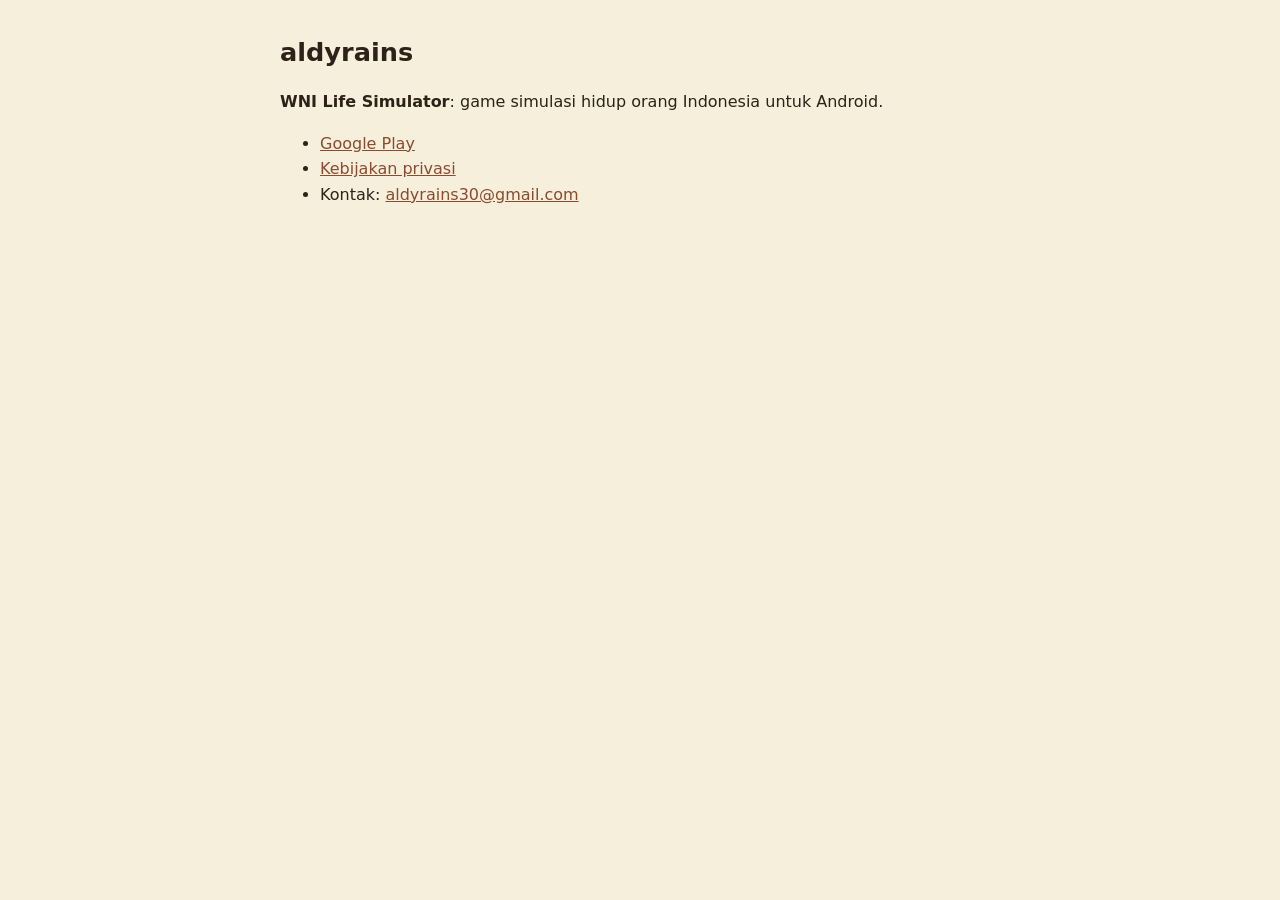
==== index.html @ 21261dd5 "Add app-ads.txt for AdMob and a simple home page. Co-Authored-By: Claude Opus 5.5 <noreply@anthropic" ====
<!doctype html>
<html lang="id">
<head>
<meta charset="utf-8">
<meta name="viewport" content="width=device-width, initial-scale=1">
<title>aldyrains</title>
<style>
  :root { --paper: #f6efdc; --ink: #2e2118; --accent: #8a4b2f; }
  @media (prefers-color-scheme: dark) {
    :root { --paper: #1c1714; --ink: #ece2d0; --accent: #e0a07a; }
  }
  body { margin: 0; background: var(--paper); color: var(--ink);
    font: 16px/1.6 system-ui, -apple-system, "Segoe UI", Roboto, sans-serif; }
  main { max-width: 720px; margin: 0 auto; padding: 32px 16px 64px; }
  h1 { font-size: 1.6rem; margin: 0 0 16px; }
  a { color: var(--accent); }
</style>
</head>
<body>
<main>
<h1>aldyrains</h1>
<p><strong>WNI Life Simulator</strong>: game simulasi hidup orang Indonesia untuk Android.</p>
<ul>
  <li><a href="https://play.google.com/store/apps/details?id=com.aldiriansyah.wnilife">Google Play</a></li>
  <li><a href="https://aldyrains.github.io/wni-life-privacy/">Kebijakan privasi</a></li>
  <li>Kontak: <a href="mailto:aldyrains30@gmail.com">aldyrains30@gmail.com</a></li>
</ul>
</main>
</body>
</html>
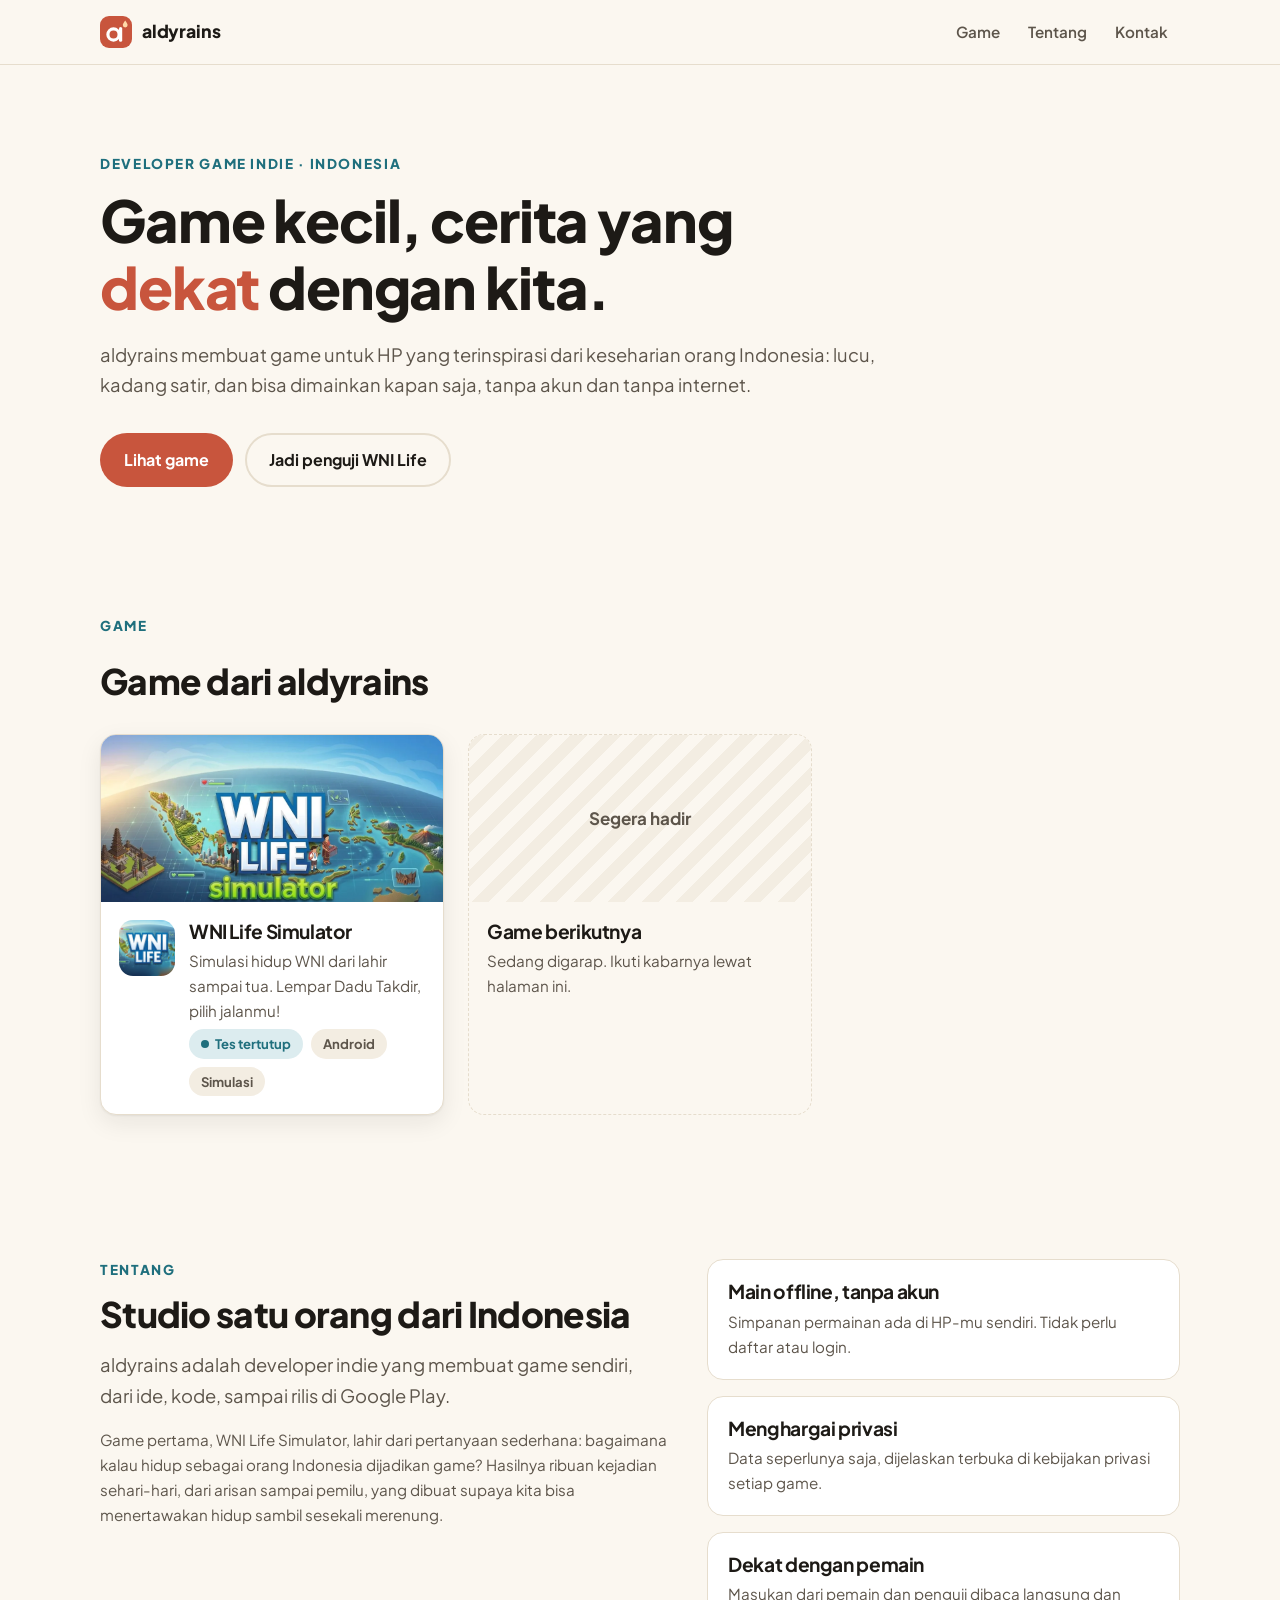
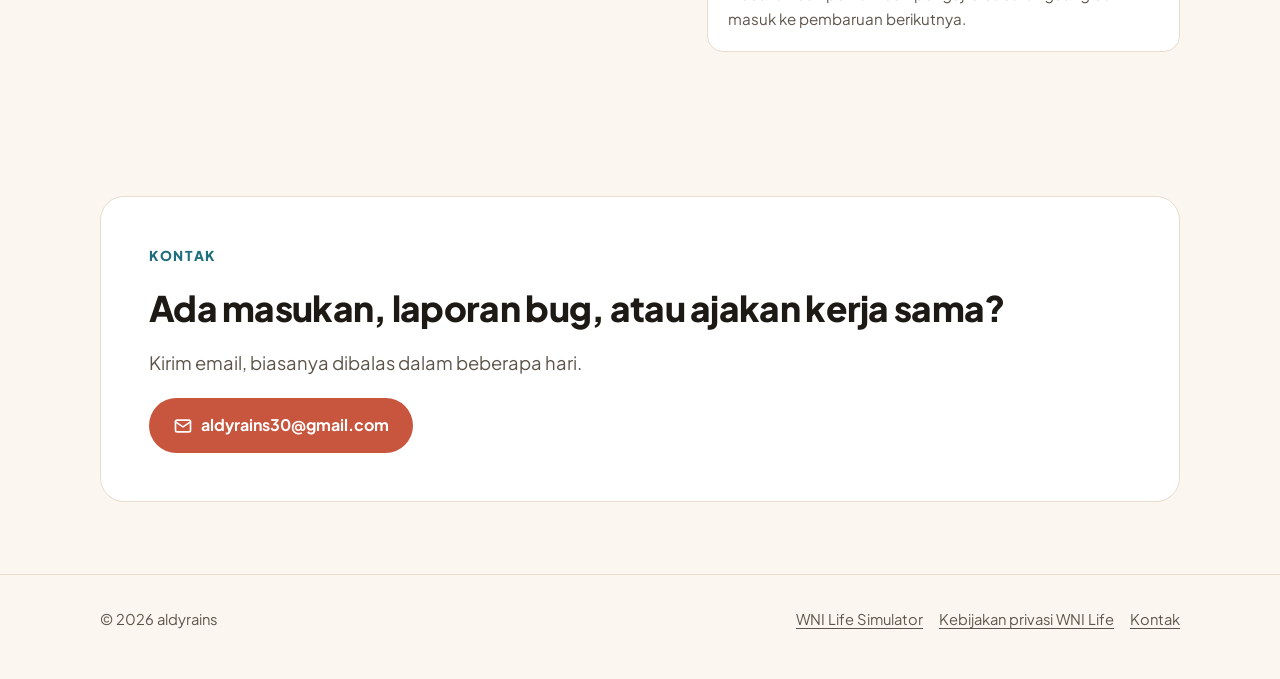
==== commit aa82e8e7: "Build the aldyrains studio site with a WNI Life game page. Static pages for GitHub Pages: home with " ====
--- a/index.html
+++ b/index.html
@@ -3,28 +3,156 @@
 <head>
 <meta charset="utf-8">
 <meta name="viewport" content="width=device-width, initial-scale=1">
-<title>aldyrains</title>
-<style>
-  :root { --paper: #f6efdc; --ink: #2e2118; --accent: #8a4b2f; }
-  @media (prefers-color-scheme: dark) {
-    :root { --paper: #1c1714; --ink: #ece2d0; --accent: #e0a07a; }
-  }
-  body { margin: 0; background: var(--paper); color: var(--ink);
-    font: 16px/1.6 system-ui, -apple-system, "Segoe UI", Roboto, sans-serif; }
-  main { max-width: 720px; margin: 0 auto; padding: 32px 16px 64px; }
-  h1 { font-size: 1.6rem; margin: 0 0 16px; }
-  a { color: var(--accent); }
-</style>
+<title>aldyrains · Developer game indie dari Indonesia</title>
+<meta name="description" content="aldyrains adalah developer game indie dari Indonesia. Pembuat WNI Life Simulator, game simulasi hidup orang Indonesia dari lahir sampai tua.">
+<link rel="canonical" href="https://aldyrains.github.io/">
+<meta name="theme-color" content="#fbf7f0" media="(prefers-color-scheme: light)">
+<meta name="theme-color" content="#12110f" media="(prefers-color-scheme: dark)">
+<link rel="icon" href="/favicon.svg" type="image/svg+xml">
+<link rel="icon" href="/favicon.ico" sizes="any">
+<link rel="apple-touch-icon" href="/apple-touch-icon.png">
+<meta property="og:type" content="website">
+<meta property="og:site_name" content="aldyrains">
+<meta property="og:title" content="aldyrains · Developer game indie dari Indonesia">
+<meta property="og:description" content="Game kecil dengan cerita yang dekat dengan keseharian kita. Pembuat WNI Life Simulator.">
+<meta property="og:url" content="https://aldyrains.github.io/">
+<meta property="og:image" content="https://aldyrains.github.io/games/wni-life/img/banner.jpg">
+<meta name="twitter:card" content="summary_large_image">
+<link rel="preconnect" href="https://fonts.googleapis.com">
+<link rel="preconnect" href="https://fonts.gstatic.com" crossorigin>
+<link rel="stylesheet" href="https://fonts.googleapis.com/css2?family=Plus+Jakarta+Sans:wght@400;600;700;800&display=swap">
+<link rel="stylesheet" href="/assets/style.css">
+<script type="application/ld+json">
+{
+  "@context": "https://schema.org",
+  "@type": "Organization",
+  "name": "aldyrains",
+  "url": "https://aldyrains.github.io/",
+  "logo": "https://aldyrains.github.io/apple-touch-icon.png",
+  "email": "aldyrains30@gmail.com"
+}
+</script>
 </head>
 <body>
-<main>
-<h1>aldyrains</h1>
-<p><strong>WNI Life Simulator</strong>: game simulasi hidup orang Indonesia untuk Android.</p>
-<ul>
-  <li><a href="https://play.google.com/store/apps/details?id=com.aldiriansyah.wnilife">Google Play</a></li>
-  <li><a href="https://aldyrains.github.io/wni-life-privacy/">Kebijakan privasi</a></li>
-  <li>Kontak: <a href="mailto:aldyrains30@gmail.com">aldyrains30@gmail.com</a></li>
-</ul>
+<a class="skip" href="#isi">Langsung ke isi</a>
+
+<header class="site-header">
+  <div class="wrap">
+    <a class="brand" href="/" aria-label="aldyrains, beranda">
+      <svg viewBox="0 0 32 32" aria-hidden="true"><rect width="32" height="32" rx="9" fill="#c8553d"/><circle cx="13.5" cy="18.5" r="5.6" fill="none" stroke="#fff" stroke-width="3.2"/><path d="M20.6 12.6v11.6" stroke="#fff" stroke-width="3.2" stroke-linecap="round"/><path d="M25.2 4.6c1.6 2.1 2.4 3.5 2.4 4.5a2.4 2.4 0 0 1-4.8 0c0-1 .8-2.4 2.4-4.5z" fill="#ffd9a8"/></svg>
+      aldyrains
+    </a>
+    <nav class="nav" aria-label="Menu utama">
+      <a href="#game">Game</a>
+      <a href="#tentang">Tentang</a>
+      <a href="#kontak">Kontak</a>
+    </nav>
+  </div>
+</header>
+
+<main id="isi">
+  <section class="hero">
+    <div class="wrap">
+      <span class="eyebrow">Developer game indie · Indonesia</span>
+      <h1>Game kecil, cerita yang <em>dekat</em> dengan kita.</h1>
+      <p class="lead">aldyrains membuat game untuk HP yang terinspirasi dari keseharian orang Indonesia: lucu, kadang satir, dan bisa dimainkan kapan saja, tanpa akun dan tanpa internet.</p>
+      <div class="btn-row">
+        <a class="btn btn-primary" href="#game">Lihat game</a>
+        <a class="btn btn-ghost" href="/games/wni-life/#penguji">Jadi penguji WNI Life</a>
+      </div>
+    </div>
+  </section>
+
+  <section id="game" aria-labelledby="judul-game">
+    <div class="wrap">
+      <div class="section-head">
+        <span class="eyebrow">Game</span>
+        <h2 id="judul-game">Game dari aldyrains</h2>
+      </div>
+
+      <div class="games">
+        <!-- GAME: WNI Life Simulator. Untuk game baru, salin blok <a class="game-card"> ini. -->
+        <a class="game-card" href="/games/wni-life/">
+          <img class="art" src="/games/wni-life/img/banner.webp" width="1024" height="500" alt="Banner WNI Life Simulator: peta Indonesia dengan tokoh-tokoh warga">
+          <div class="body">
+            <img class="icon" src="/games/wni-life/img/icon.webp" width="56" height="56" alt="">
+            <div class="meta">
+              <h3>WNI Life Simulator</h3>
+              <p>Simulasi hidup WNI dari lahir sampai tua. Lempar Dadu Takdir, pilih jalanmu!</p>
+              <div class="chips">
+                <span class="chip chip-teal"><span class="dot"></span>Tes tertutup</span>
+                <span class="chip">Android</span>
+                <span class="chip">Simulasi</span>
+              </div>
+            </div>
+          </div>
+        </a>
+        <!-- /GAME -->
+
+        <div class="game-card soon" aria-label="Game berikutnya sedang digarap">
+          <div class="art">Segera hadir</div>
+          <div class="body">
+            <div class="meta">
+              <h3>Game berikutnya</h3>
+              <p>Sedang digarap. Ikuti kabarnya lewat halaman ini.</p>
+            </div>
+          </div>
+        </div>
+      </div>
+    </div>
+  </section>
+
+  <section id="tentang" aria-labelledby="judul-tentang">
+    <div class="wrap about">
+      <div>
+        <span class="eyebrow">Tentang</span>
+        <h2 id="judul-tentang">Studio satu orang dari Indonesia</h2>
+        <p class="lead" style="margin-top:16px">aldyrains adalah developer indie yang membuat game sendiri, dari ide, kode, sampai rilis di Google Play.</p>
+        <p class="fine" style="margin-top:16px">Game pertama, WNI Life Simulator, lahir dari pertanyaan sederhana: bagaimana kalau hidup sebagai orang Indonesia dijadikan game? Hasilnya ribuan kejadian sehari-hari, dari arisan sampai pemilu, yang dibuat supaya kita bisa menertawakan hidup sambil sesekali merenung.</p>
+      </div>
+      <div class="values">
+        <div class="value">
+          <h3>Main offline, tanpa akun</h3>
+          <p>Simpanan permainan ada di HP-mu sendiri. Tidak perlu daftar atau login.</p>
+        </div>
+        <div class="value">
+          <h3>Menghargai privasi</h3>
+          <p>Data seperlunya saja, dijelaskan terbuka di kebijakan privasi setiap game.</p>
+        </div>
+        <div class="value">
+          <h3>Dekat dengan pemain</h3>
+          <p>Masukan dari pemain dan penguji dibaca langsung dan masuk ke pembaruan berikutnya.</p>
+        </div>
+      </div>
+    </div>
+  </section>
+
+  <section id="kontak" aria-labelledby="judul-kontak">
+    <div class="wrap">
+      <div class="contact">
+        <span class="eyebrow" style="margin:0">Kontak</span>
+        <h2 id="judul-kontak">Ada masukan, laporan bug, atau ajakan kerja sama?</h2>
+        <p class="lead">Kirim email, biasanya dibalas dalam beberapa hari.</p>
+        <div class="btn-row">
+          <a class="btn btn-primary" href="mailto:aldyrains30@gmail.com">
+            <svg viewBox="0 0 24 24" fill="none" stroke="currentColor" stroke-width="2" stroke-linecap="round" stroke-linejoin="round" aria-hidden="true"><rect x="3" y="5" width="18" height="14" rx="2"/><path d="m3 7 9 6 9-6"/></svg>
+            aldyrains30@gmail.com
+          </a>
+        </div>
+      </div>
+    </div>
+  </section>
 </main>
+
+<footer class="site-footer">
+  <div class="wrap">
+    <span>© 2026 aldyrains</span>
+    <nav aria-label="Tautan bawah">
+      <a href="/games/wni-life/">WNI Life Simulator</a>
+      <a href="/wni-life-privacy/">Kebijakan privasi WNI Life</a>
+      <a href="mailto:aldyrains30@gmail.com">Kontak</a>
+    </nav>
+  </div>
+</footer>
 </body>
 </html>
--- a/assets/style.css
+++ b/assets/style.css
@@ -0,0 +1,192 @@
+/* aldyrains: gaya bersama untuk semua halaman. */
+
+:root {
+  --bg: #fbf7f0;
+  --surface: #ffffff;
+  --surface-2: #f3ede2;
+  --ink: #1d1a16;
+  --ink-soft: #5d554b;
+  --line: #e6ddcd;
+  --accent: #c8553d;
+  --accent-ink: #ffffff;
+  --accent-soft: #f6e1da;
+  --teal: #1f6f7d;
+  --teal-soft: #dcecef;
+  --shadow: 0 1px 2px rgb(29 26 22 / 6%), 0 8px 24px rgb(29 26 22 / 8%);
+  --radius: 16px;
+  --max: 1120px;
+  color-scheme: light;
+}
+
+@media (prefers-color-scheme: dark) {
+  :root {
+    --bg: #12110f;
+    --surface: #1b1916;
+    --surface-2: #24211d;
+    --ink: #f1ebe1;
+    --ink-soft: #b5aa9b;
+    --line: #34302a;
+    --accent: #e9785f;
+    --accent-ink: #1b0f0b;
+    --accent-soft: #3a211b;
+    --teal: #7cc4d1;
+    --teal-soft: #17323a;
+    --shadow: 0 1px 2px rgb(0 0 0 / 30%), 0 8px 24px rgb(0 0 0 / 35%);
+    color-scheme: dark;
+  }
+}
+
+*, *::before, *::after { box-sizing: border-box; }
+
+html { scroll-behavior: smooth; }
+@media (prefers-reduced-motion: reduce) { html { scroll-behavior: auto; } }
+
+body {
+  margin: 0;
+  background: var(--bg);
+  color: var(--ink);
+  font: 17px/1.65 "Plus Jakarta Sans", system-ui, -apple-system, "Segoe UI", Roboto, sans-serif;
+  -webkit-font-smoothing: antialiased;
+  overflow-x: hidden;
+}
+
+img { max-width: 100%; height: auto; display: block; }
+a { color: var(--accent); text-underline-offset: 3px; }
+a:hover { text-decoration-thickness: 2px; }
+:focus-visible { outline: 3px solid var(--teal); outline-offset: 3px; border-radius: 6px; }
+
+h1, h2, h3 { line-height: 1.15; letter-spacing: -0.02em; margin: 0; }
+h1 { font-size: clamp(2.2rem, 6vw, 3.6rem); font-weight: 800; }
+h2 { font-size: clamp(1.6rem, 4vw, 2.2rem); font-weight: 800; }
+h3 { font-size: 1.2rem; font-weight: 700; }
+p { margin: 0; }
+
+.wrap { width: 100%; max-width: var(--max); margin: 0 auto; padding: 0 20px; }
+
+.skip { position: absolute; left: -999px; top: 8px; background: var(--surface); padding: 8px 12px; z-index: 10; }
+.skip:focus { left: 8px; }
+
+/* Header */
+.site-header {
+  position: sticky; top: 0; z-index: 5;
+  background: color-mix(in srgb, var(--bg) 86%, transparent);
+  backdrop-filter: saturate(1.4) blur(10px);
+  -webkit-backdrop-filter: saturate(1.4) blur(10px);
+  border-bottom: 1px solid var(--line);
+}
+.site-header .wrap { display: flex; align-items: center; justify-content: space-between; gap: 16px; height: 64px; }
+.brand { display: inline-flex; align-items: center; gap: 10px; color: var(--ink); text-decoration: none; font-weight: 800; font-size: 1.1rem; letter-spacing: -0.01em; }
+.brand svg { width: 32px; height: 32px; flex: none; }
+.nav { display: flex; gap: 4px; }
+.nav a { color: var(--ink-soft); text-decoration: none; font-weight: 600; font-size: 0.95rem; padding: 8px 12px; border-radius: 999px; }
+.nav a:hover { color: var(--ink); background: var(--surface-2); }
+@media (max-width: 520px) { .nav a { padding: 8px; font-size: 0.9rem; } .nav .hide-sm { display: none; } }
+
+/* Buttons */
+.btn {
+  display: inline-flex; align-items: center; justify-content: center; gap: 8px;
+  min-height: 48px; padding: 12px 22px; border-radius: 999px;
+  font: inherit; font-weight: 700; font-size: 1rem; text-decoration: none; cursor: pointer;
+  border: 2px solid transparent; transition: transform .15s ease, background .15s ease;
+}
+.btn:hover { transform: translateY(-1px); }
+.btn-primary { background: var(--accent); color: var(--accent-ink); }
+.btn-ghost { background: transparent; color: var(--ink); border-color: var(--line); }
+.btn-ghost:hover { background: var(--surface-2); }
+.btn svg { width: 20px; height: 20px; flex: none; }
+.btn-row { display: flex; flex-wrap: wrap; gap: 12px; }
+
+/* Chips */
+.chip { display: inline-flex; align-items: center; gap: 6px; padding: 4px 12px; border-radius: 999px; font-size: 0.82rem; font-weight: 700; background: var(--surface-2); color: var(--ink-soft); }
+.chip-teal { background: var(--teal-soft); color: var(--teal); }
+.chip-accent { background: var(--accent-soft); color: var(--accent); }
+.chip .dot { width: 8px; height: 8px; border-radius: 50%; background: currentColor; }
+.chips { display: flex; flex-wrap: wrap; gap: 8px; }
+
+/* Sections */
+section { padding: 72px 0; }
+.eyebrow { display: block; color: var(--teal); font-weight: 800; font-size: 0.85rem; letter-spacing: 0.12em; text-transform: uppercase; margin-bottom: 12px; }
+.lead { color: var(--ink-soft); font-size: 1.15rem; max-width: 60ch; }
+.section-head { display: flex; flex-direction: column; gap: 12px; margin-bottom: 32px; }
+
+/* Home hero */
+.hero { padding: 88px 0 56px; }
+.hero h1 { max-width: 16ch; }
+.hero h1 em { font-style: normal; color: var(--accent); }
+.hero .lead { margin: 20px 0 32px; }
+
+/* Game cards */
+.games { display: grid; grid-template-columns: repeat(auto-fill, minmax(min(100%, 340px), 1fr)); gap: 24px; }
+.game-card {
+  display: flex; flex-direction: column; background: var(--surface); border: 1px solid var(--line);
+  border-radius: var(--radius); overflow: hidden; box-shadow: var(--shadow);
+  color: inherit; text-decoration: none; transition: transform .2s ease, box-shadow .2s ease;
+}
+a.game-card:hover { transform: translateY(-3px); }
+.game-card .art { aspect-ratio: 1024 / 500; background: var(--surface-2); object-fit: cover; width: 100%; }
+.game-card .body { display: flex; gap: 14px; padding: 18px; align-items: flex-start; }
+.game-card .icon { width: 56px; height: 56px; border-radius: 14px; flex: none; }
+.game-card .meta { display: flex; flex-direction: column; gap: 6px; min-width: 0; }
+.game-card p { color: var(--ink-soft); font-size: 0.95rem; }
+.game-card.soon { box-shadow: none; border-style: dashed; background: transparent; }
+.game-card.soon .art { display: grid; place-items: center; color: var(--ink-soft); font-weight: 700; background: repeating-linear-gradient(135deg, var(--surface-2) 0 12px, transparent 12px 24px); }
+
+/* About */
+.about { display: grid; gap: 40px; grid-template-columns: 1.2fr 1fr; align-items: start; }
+@media (max-width: 820px) { .about { grid-template-columns: 1fr; } }
+.about p + p { margin-top: 16px; }
+.values { display: grid; gap: 16px; }
+.value { background: var(--surface); border: 1px solid var(--line); border-radius: var(--radius); padding: 20px; }
+.value h3 { margin-bottom: 6px; }
+.value p { color: var(--ink-soft); font-size: 0.95rem; }
+
+/* Contact */
+.contact { background: var(--surface); border: 1px solid var(--line); border-radius: 24px; padding: clamp(28px, 5vw, 48px); display: grid; gap: 20px; }
+.contact .lead { margin: 0; }
+
+/* Footer */
+.site-footer { border-top: 1px solid var(--line); padding: 32px 0 48px; color: var(--ink-soft); font-size: 0.92rem; }
+.site-footer .wrap { display: flex; flex-wrap: wrap; justify-content: space-between; gap: 16px; }
+.site-footer a { color: var(--ink-soft); }
+.site-footer nav { display: flex; flex-wrap: wrap; gap: 16px; }
+
+/* Game page */
+.game-hero { padding: 40px 0 24px; }
+.banner { border-radius: 24px; overflow: hidden; box-shadow: var(--shadow); aspect-ratio: 1024 / 500; background: var(--surface-2); }
+.banner img { width: 100%; height: 100%; object-fit: cover; }
+.title-row { display: flex; gap: 20px; align-items: center; margin-top: 28px; }
+.title-row .icon { width: 88px; height: 88px; border-radius: 22px; box-shadow: var(--shadow); flex: none; }
+.title-row h1 { font-size: clamp(1.9rem, 5vw, 3rem); }
+.title-row .by { color: var(--ink-soft); font-weight: 600; margin-top: 4px; }
+@media (max-width: 520px) { .title-row { align-items: flex-start; } .title-row .icon { width: 68px; height: 68px; border-radius: 18px; } }
+.tagline { font-size: 1.2rem; color: var(--ink-soft); margin: 20px 0 24px; max-width: 60ch; }
+
+.notice { display: flex; gap: 14px; background: var(--teal-soft); color: var(--ink); border-radius: var(--radius); padding: 18px 20px; margin-top: 28px; }
+.notice svg { width: 24px; height: 24px; color: var(--teal); flex: none; margin-top: 2px; }
+.notice ol { margin: 8px 0 0; padding-left: 1.2rem; }
+.notice li { margin: 4px 0; }
+
+.shots { display: grid; grid-auto-flow: column; grid-auto-columns: minmax(200px, 240px); gap: 16px; overflow-x: auto; scroll-snap-type: x mandatory; padding: 4px 4px 20px; margin: 0 -4px; overscroll-behavior-x: contain; }
+.shots figure { margin: 0; scroll-snap-align: start; }
+.shots img { border-radius: 18px; border: 1px solid var(--line); aspect-ratio: 9 / 16; object-fit: cover; width: 100%; background: var(--surface-2); }
+.shots figcaption { font-size: 0.85rem; color: var(--ink-soft); margin-top: 8px; font-weight: 600; }
+
+.features { display: grid; grid-template-columns: repeat(auto-fill, minmax(min(100%, 300px), 1fr)); gap: 20px; }
+.feature { background: var(--surface); border: 1px solid var(--line); border-radius: var(--radius); padding: 22px; }
+.feature .emoji { font-size: 1.6rem; line-height: 1; display: block; margin-bottom: 12px; }
+.feature h3 { margin-bottom: 8px; }
+.feature p { color: var(--ink-soft); font-size: 0.97rem; }
+
+.facts { display: grid; grid-template-columns: repeat(auto-fill, minmax(min(100%, 200px), 1fr)); gap: 12px; margin: 0; }
+.facts div { background: var(--surface); border: 1px solid var(--line); border-radius: 14px; padding: 14px 16px; }
+.facts dt { font-size: 0.8rem; color: var(--ink-soft); font-weight: 700; text-transform: uppercase; letter-spacing: 0.06em; }
+.facts dd { margin: 4px 0 0; font-weight: 700; }
+
+.fine { color: var(--ink-soft); font-size: 0.95rem; max-width: 70ch; }
+.fine + .fine { margin-top: 12px; }
+.back { display: inline-flex; align-items: center; gap: 6px; font-weight: 700; text-decoration: none; color: var(--ink-soft); }
+.back:hover { color: var(--ink); }
+
+/* 404 */
+.notfound { min-height: 60vh; display: grid; place-content: center; text-align: center; gap: 16px; padding: 64px 0; }
+.notfound .btn-row { justify-content: center; }
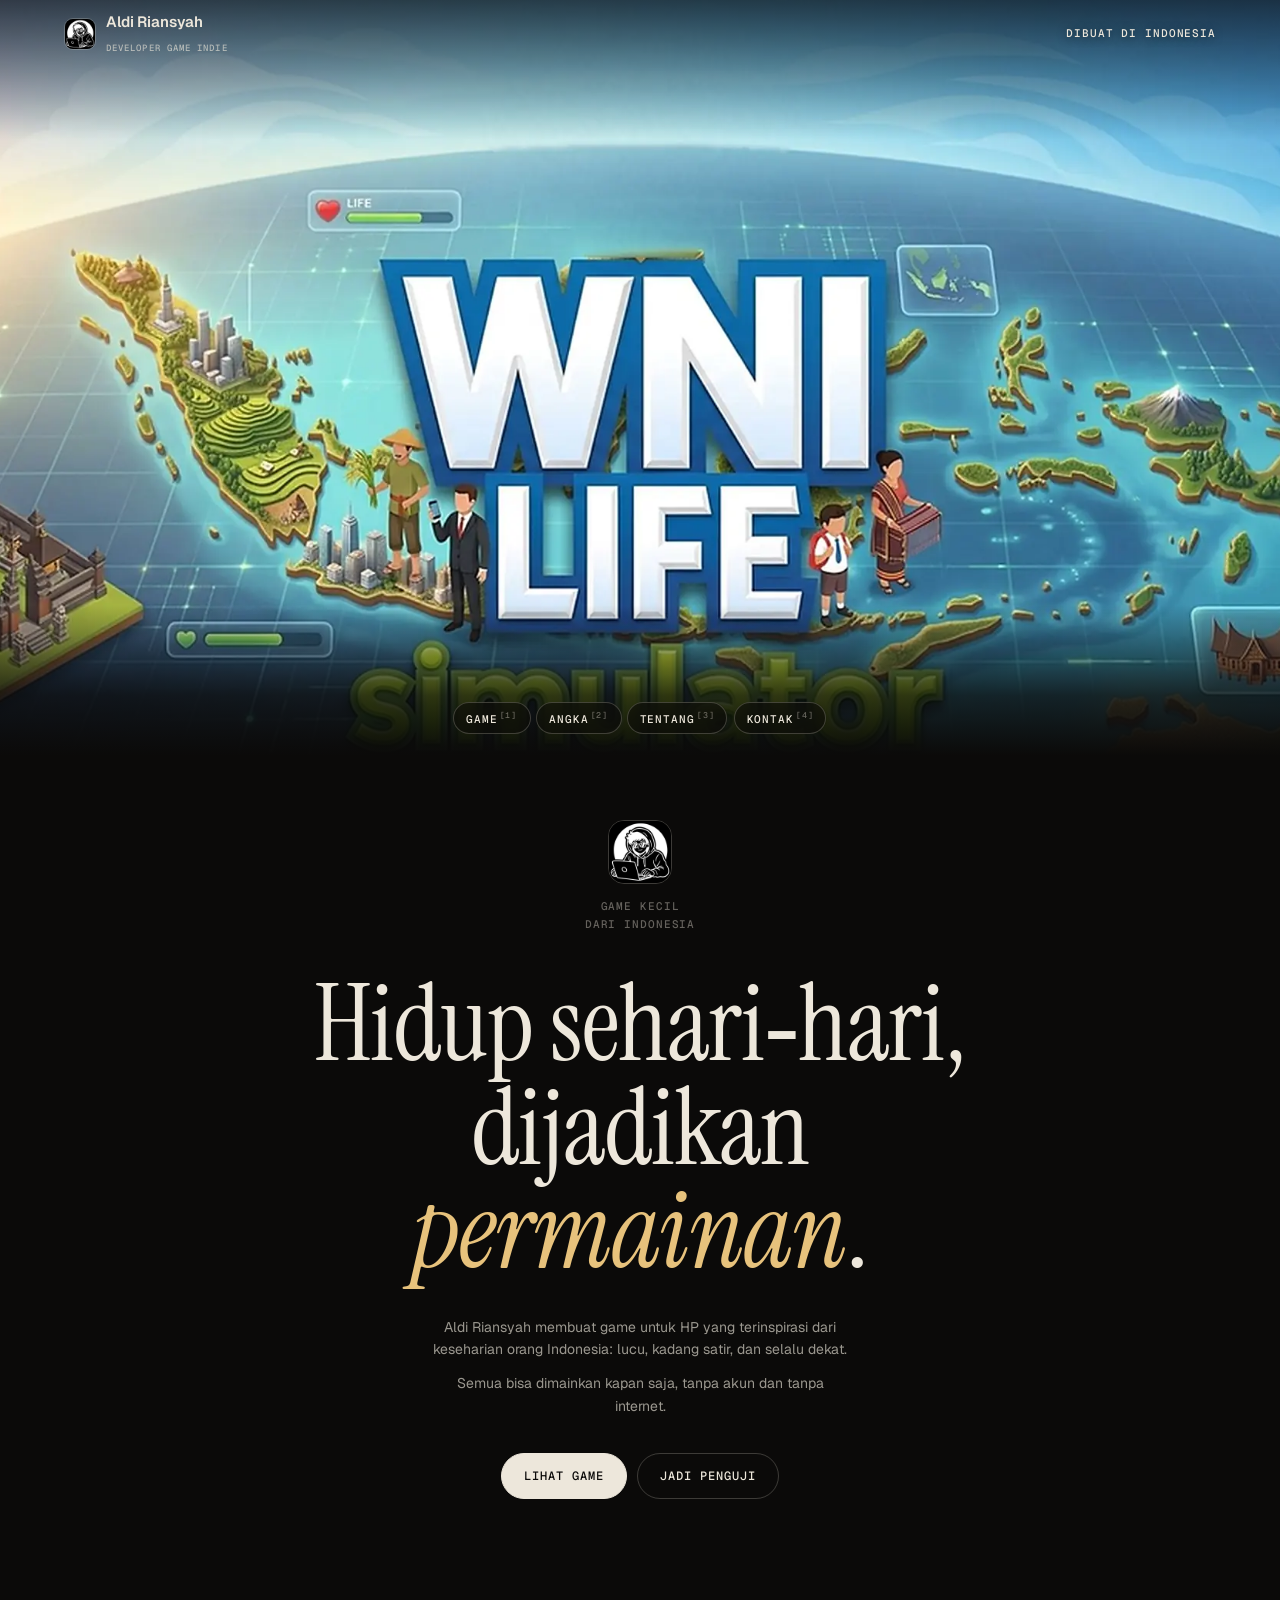
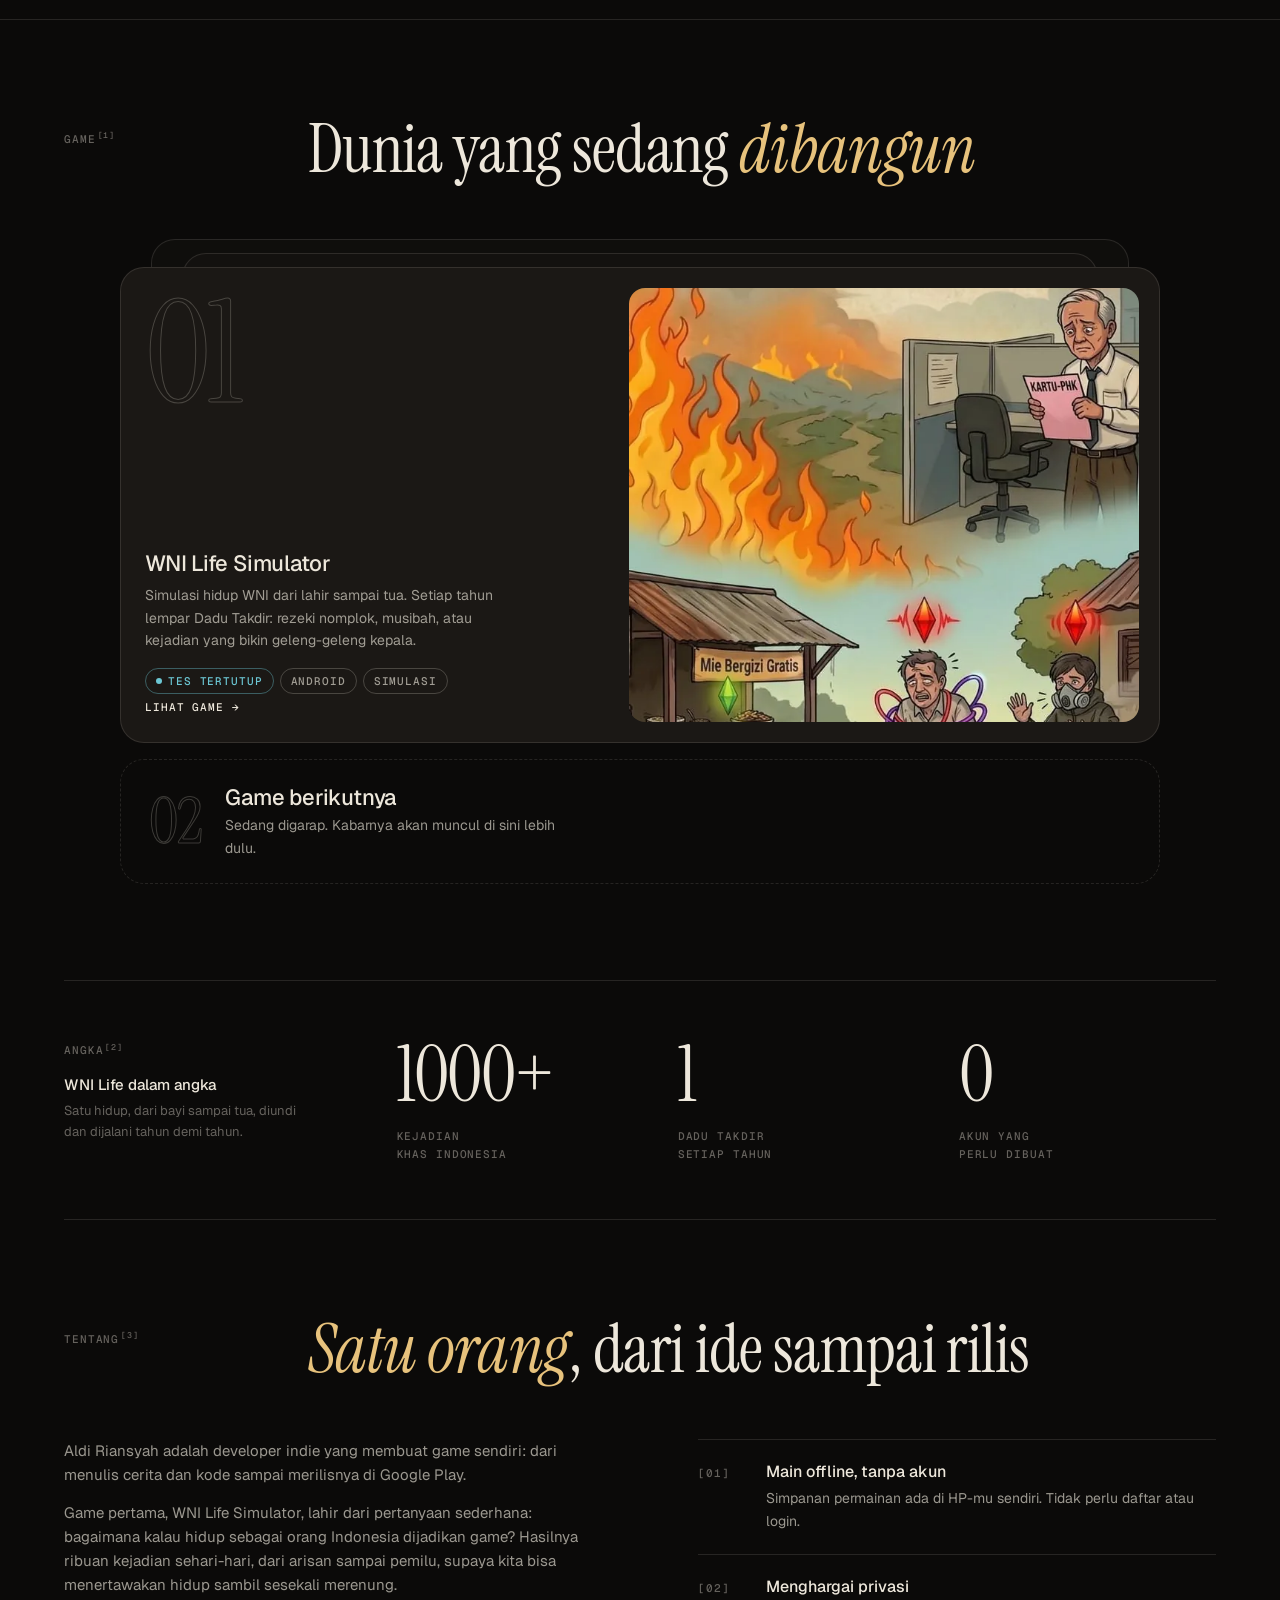
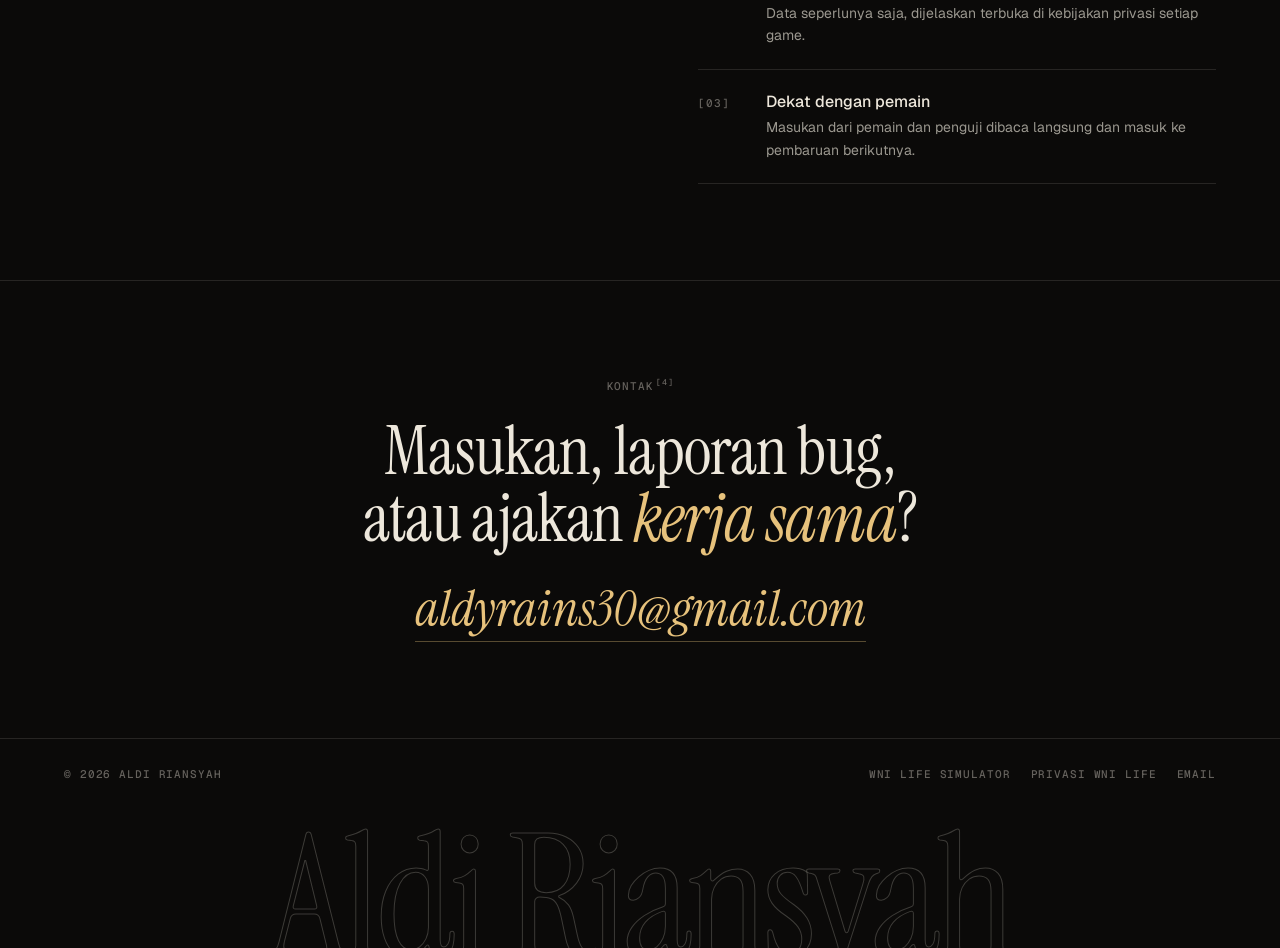
==== commit 674861af: "Restyle the site and rename it to Aldi Riansyah with a new logo. Dark cinematic layout with the WNI " ====
--- a/index.html
+++ b/index.html
@@ -3,32 +3,33 @@
 <head>
 <meta charset="utf-8">
 <meta name="viewport" content="width=device-width, initial-scale=1">
-<title>aldyrains · Developer game indie dari Indonesia</title>
-<meta name="description" content="aldyrains adalah developer game indie dari Indonesia. Pembuat WNI Life Simulator, game simulasi hidup orang Indonesia dari lahir sampai tua.">
+<title>Aldi Riansyah · Developer game indie dari Indonesia</title>
+<meta name="description" content="Aldi Riansyah adalah developer game indie dari Indonesia. Pembuat WNI Life Simulator, game simulasi hidup orang Indonesia dari lahir sampai tua.">
 <link rel="canonical" href="https://aldyrains.github.io/">
-<meta name="theme-color" content="#fbf7f0" media="(prefers-color-scheme: light)">
-<meta name="theme-color" content="#12110f" media="(prefers-color-scheme: dark)">
-<link rel="icon" href="/favicon.svg" type="image/svg+xml">
+<meta name="theme-color" content="#0b0a09">
+<link rel="icon" href="/favicon-32.png" type="image/png" sizes="32x32">
 <link rel="icon" href="/favicon.ico" sizes="any">
 <link rel="apple-touch-icon" href="/apple-touch-icon.png">
 <meta property="og:type" content="website">
-<meta property="og:site_name" content="aldyrains">
-<meta property="og:title" content="aldyrains · Developer game indie dari Indonesia">
+<meta property="og:site_name" content="Aldi Riansyah">
+<meta property="og:title" content="Aldi Riansyah · Developer game indie dari Indonesia">
 <meta property="og:description" content="Game kecil dengan cerita yang dekat dengan keseharian kita. Pembuat WNI Life Simulator.">
 <meta property="og:url" content="https://aldyrains.github.io/">
 <meta property="og:image" content="https://aldyrains.github.io/games/wni-life/img/banner.jpg">
 <meta name="twitter:card" content="summary_large_image">
 <link rel="preconnect" href="https://fonts.googleapis.com">
 <link rel="preconnect" href="https://fonts.gstatic.com" crossorigin>
-<link rel="stylesheet" href="https://fonts.googleapis.com/css2?family=Plus+Jakarta+Sans:wght@400;600;700;800&display=swap">
+<link rel="stylesheet" href="https://fonts.googleapis.com/css2?family=Instrument+Serif:ital@0;1&family=Geist:wght@300;400;500;600&family=Geist+Mono:wght@400;500&display=swap">
 <link rel="stylesheet" href="/assets/style.css">
+<link rel="preload" as="image" href="/games/wni-life/img/hero.webp" fetchpriority="high">
 <script type="application/ld+json">
 {
   "@context": "https://schema.org",
-  "@type": "Organization",
-  "name": "aldyrains",
+  "@type": "Person",
+  "name": "Aldi Riansyah",
+  "jobTitle": "Developer game indie",
   "url": "https://aldyrains.github.io/",
-  "logo": "https://aldyrains.github.io/apple-touch-icon.png",
+  "image": "https://aldyrains.github.io/assets/logo-512.png",
   "email": "aldyrains30@gmail.com"
 }
 </script>
@@ -36,123 +37,136 @@
 <body>
 <a class="skip" href="#isi">Langsung ke isi</a>
 
-<header class="site-header">
+<header class="topbar">
   <div class="wrap">
-    <a class="brand" href="/" aria-label="aldyrains, beranda">
-      <svg viewBox="0 0 32 32" aria-hidden="true"><rect width="32" height="32" rx="9" fill="#c8553d"/><circle cx="13.5" cy="18.5" r="5.6" fill="none" stroke="#fff" stroke-width="3.2"/><path d="M20.6 12.6v11.6" stroke="#fff" stroke-width="3.2" stroke-linecap="round"/><path d="M25.2 4.6c1.6 2.1 2.4 3.5 2.4 4.5a2.4 2.4 0 0 1-4.8 0c0-1 .8-2.4 2.4-4.5z" fill="#ffd9a8"/></svg>
-      aldyrains
+    <a class="brand" href="/" aria-label="Aldi Riansyah, beranda">
+      <img src="/assets/logo.webp" width="32" height="32" alt="">
+      <span><b>Aldi Riansyah</b><br><span class="mono">Developer game indie</span></span>
     </a>
-    <nav class="nav" aria-label="Menu utama">
-      <a href="#game">Game</a>
-      <a href="#tentang">Tentang</a>
-      <a href="#kontak">Kontak</a>
-    </nav>
+    <span class="mono tag">Dibuat di Indonesia</span>
   </div>
 </header>
 
+<div class="band" role="img" aria-label="Ilustrasi WNI Life Simulator: peta Indonesia dengan warga, rumah adat, dan gunung">
+  <img src="/games/wni-life/img/hero.webp" srcset="/games/wni-life/img/banner.webp 1024w, /games/wni-life/img/hero.webp 2048w" sizes="100vw" width="2048" height="1000" alt="" fetchpriority="high">
+  <nav class="pills" aria-label="Menu utama">
+    <a class="mono" href="#game">Game<sup>[1]</sup></a>
+    <a class="mono" href="#angka">Angka<sup>[2]</sup></a>
+    <a class="mono" href="#tentang">Tentang<sup>[3]</sup></a>
+    <a class="mono" href="#kontak">Kontak<sup>[4]</sup></a>
+  </nav>
+</div>
+
 <main id="isi">
-  <section class="hero">
+  <section class="intro">
     <div class="wrap">
-      <span class="eyebrow">Developer game indie · Indonesia</span>
-      <h1>Game kecil, cerita yang <em>dekat</em> dengan kita.</h1>
-      <p class="lead">aldyrains membuat game untuk HP yang terinspirasi dari keseharian orang Indonesia: lucu, kadang satir, dan bisa dimainkan kapan saja, tanpa akun dan tanpa internet.</p>
+      <img class="mark" src="/assets/logo.webp" width="64" height="64" alt="">
+      <span class="mono label">Game kecil<br>dari Indonesia</span>
+      <h1 class="display">Hidup sehari‑hari, dijadikan <em>permainan</em>.</h1>
+      <div class="body">
+        <p>Aldi Riansyah membuat game untuk HP yang terinspirasi dari keseharian orang Indonesia: lucu, kadang satir, dan selalu dekat.</p>
+        <p>Semua bisa dimainkan kapan saja, tanpa akun dan tanpa internet.</p>
+      </div>
       <div class="btn-row">
-        <a class="btn btn-primary" href="#game">Lihat game</a>
-        <a class="btn btn-ghost" href="/games/wni-life/#penguji">Jadi penguji WNI Life</a>
+        <a class="btn btn-solid" href="#game">Lihat game</a>
+        <a class="btn" href="/games/wni-life/#penguji">Jadi penguji</a>
       </div>
     </div>
   </section>
 
-  <section id="game" aria-labelledby="judul-game">
+  <section class="sec" id="game" aria-labelledby="judul-game">
     <div class="wrap">
-      <div class="section-head">
-        <span class="eyebrow">Game</span>
-        <h2 id="judul-game">Game dari aldyrains</h2>
+      <div class="sec-head">
+        <span class="mono">Game<sup>[1]</sup></span>
+        <h2 class="h2" id="judul-game">Dunia yang sedang <em>dibangun</em></h2>
       </div>
 
-      <div class="games">
-        <!-- GAME: WNI Life Simulator. Untuk game baru, salin blok <a class="game-card"> ini. -->
-        <a class="game-card" href="/games/wni-life/">
-          <img class="art" src="/games/wni-life/img/banner.webp" width="1024" height="500" alt="Banner WNI Life Simulator: peta Indonesia dengan tokoh-tokoh warga">
-          <div class="body">
-            <img class="icon" src="/games/wni-life/img/icon.webp" width="56" height="56" alt="">
-            <div class="meta">
+      <div class="stack">
+        <!-- GAME: WNI Life Simulator. Untuk game baru, salin blok <a class="card"> ini
+             dan ganti nomornya (02, 03, ...). -->
+        <a class="card" href="/games/wni-life/">
+          <div class="txt">
+            <span class="num" aria-hidden="true">01</span>
+            <div>
               <h3>WNI Life Simulator</h3>
-              <p>Simulasi hidup WNI dari lahir sampai tua. Lempar Dadu Takdir, pilih jalanmu!</p>
-              <div class="chips">
-                <span class="chip chip-teal"><span class="dot"></span>Tes tertutup</span>
-                <span class="chip">Android</span>
-                <span class="chip">Simulasi</span>
+              <p>Simulasi hidup WNI dari lahir sampai tua. Setiap tahun lempar Dadu Takdir: rezeki nomplok, musibah, atau kejadian yang bikin geleng-geleng kepala.</p>
+              <div class="meta">
+                <span class="mono tag-pill live">Tes tertutup</span>
+                <span class="mono tag-pill">Android</span>
+                <span class="mono tag-pill">Simulasi</span>
               </div>
+              <span class="mono go">Lihat game →</span>
             </div>
           </div>
+          <div class="pic"><img src="/games/wni-life/img/scenes.webp" width="688" height="930" loading="lazy" alt="Adegan dari WNI Life: kebakaran hutan, kena PHK, sarjana nganggur, dan terjerat judol serta pinjol"></div>
         </a>
         <!-- /GAME -->
+      </div>
 
-        <div class="game-card soon" aria-label="Game berikutnya sedang digarap">
-          <div class="art">Segera hadir</div>
-          <div class="body">
-            <div class="meta">
-              <h3>Game berikutnya</h3>
-              <p>Sedang digarap. Ikuti kabarnya lewat halaman ini.</p>
-            </div>
-          </div>
+      <div class="card soon" aria-label="Game berikutnya sedang digarap">
+        <span class="num" aria-hidden="true">02</span>
+        <div>
+          <h3>Game berikutnya</h3>
+          <p>Sedang digarap. Kabarnya akan muncul di sini lebih dulu.</p>
         </div>
       </div>
     </div>
   </section>
 
-  <section id="tentang" aria-labelledby="judul-tentang">
-    <div class="wrap about">
-      <div>
-        <span class="eyebrow">Tentang</span>
-        <h2 id="judul-tentang">Studio satu orang dari Indonesia</h2>
-        <p class="lead" style="margin-top:16px">aldyrains adalah developer indie yang membuat game sendiri, dari ide, kode, sampai rilis di Google Play.</p>
-        <p class="fine" style="margin-top:16px">Game pertama, WNI Life Simulator, lahir dari pertanyaan sederhana: bagaimana kalau hidup sebagai orang Indonesia dijadikan game? Hasilnya ribuan kejadian sehari-hari, dari arisan sampai pemilu, yang dibuat supaya kita bisa menertawakan hidup sambil sesekali merenung.</p>
+  <section class="wrap" id="angka" aria-label="WNI Life dalam angka">
+    <div class="stats">
+      <div class="lead">
+        <span class="mono label">Angka<sup>[2]</sup></span>
+        <h3 style="margin-top:14px">WNI Life dalam angka</h3>
+        <p>Satu hidup, dari bayi sampai tua, diundi dan dijalani tahun demi tahun.</p>
       </div>
-      <div class="values">
-        <div class="value">
-          <h3>Main offline, tanpa akun</h3>
-          <p>Simpanan permainan ada di HP-mu sendiri. Tidak perlu daftar atau login.</p>
+      <div class="stat"><b>1000+</b><span class="mono">Kejadian<br>khas Indonesia</span></div>
+      <div class="stat"><b>1</b><span class="mono">Dadu Takdir<br>setiap tahun</span></div>
+      <div class="stat"><b>0</b><span class="mono">Akun yang<br>perlu dibuat</span></div>
+    </div>
+  </section>
+
+  <section class="sec" id="tentang" aria-labelledby="judul-tentang" style="border-top:0">
+    <div class="wrap">
+      <div class="sec-head">
+        <span class="mono">Tentang<sup>[3]</sup></span>
+        <h2 class="h2" id="judul-tentang"><em>Satu orang</em>, dari ide sampai rilis</h2>
+      </div>
+      <div class="about">
+        <div class="copy">
+          <p>Aldi Riansyah adalah developer indie yang membuat game sendiri: dari menulis cerita dan kode sampai merilisnya di Google Play.</p>
+          <p>Game pertama, WNI Life Simulator, lahir dari pertanyaan sederhana: bagaimana kalau hidup sebagai orang Indonesia dijadikan game? Hasilnya ribuan kejadian sehari-hari, dari arisan sampai pemilu, supaya kita bisa menertawakan hidup sambil sesekali merenung.</p>
         </div>
-        <div class="value">
-          <h3>Menghargai privasi</h3>
-          <p>Data seperlunya saja, dijelaskan terbuka di kebijakan privasi setiap game.</p>
-        </div>
-        <div class="value">
-          <h3>Dekat dengan pemain</h3>
-          <p>Masukan dari pemain dan penguji dibaca langsung dan masuk ke pembaruan berikutnya.</p>
-        </div>
+        <ul class="values">
+          <li><span class="mono">[01]</span><div><h3>Main offline, tanpa akun</h3><p>Simpanan permainan ada di HP-mu sendiri. Tidak perlu daftar atau login.</p></div></li>
+          <li><span class="mono">[02]</span><div><h3>Menghargai privasi</h3><p>Data seperlunya saja, dijelaskan terbuka di kebijakan privasi setiap game.</p></div></li>
+          <li><span class="mono">[03]</span><div><h3>Dekat dengan pemain</h3><p>Masukan dari pemain dan penguji dibaca langsung dan masuk ke pembaruan berikutnya.</p></div></li>
+        </ul>
       </div>
     </div>
   </section>
 
-  <section id="kontak" aria-labelledby="judul-kontak">
+  <section class="sec contact" id="kontak" aria-labelledby="judul-kontak">
     <div class="wrap">
-      <div class="contact">
-        <span class="eyebrow" style="margin:0">Kontak</span>
-        <h2 id="judul-kontak">Ada masukan, laporan bug, atau ajakan kerja sama?</h2>
-        <p class="lead">Kirim email, biasanya dibalas dalam beberapa hari.</p>
-        <div class="btn-row">
-          <a class="btn btn-primary" href="mailto:aldyrains30@gmail.com">
-            <svg viewBox="0 0 24 24" fill="none" stroke="currentColor" stroke-width="2" stroke-linecap="round" stroke-linejoin="round" aria-hidden="true"><rect x="3" y="5" width="18" height="14" rx="2"/><path d="m3 7 9 6 9-6"/></svg>
-            aldyrains30@gmail.com
-          </a>
-        </div>
-      </div>
+      <span class="mono">Kontak<sup>[4]</sup></span>
+      <h2 class="h2" id="judul-kontak">Masukan, laporan bug,<br>atau ajakan <em>kerja sama</em>?</h2>
+      <a class="mail" href="mailto:aldyrains30@gmail.com">aldyrains30@gmail.com</a>
     </div>
   </section>
 </main>
 
-<footer class="site-footer">
+<footer class="footer">
   <div class="wrap">
-    <span>© 2026 aldyrains</span>
-    <nav aria-label="Tautan bawah">
-      <a href="/games/wni-life/">WNI Life Simulator</a>
-      <a href="/wni-life-privacy/">Kebijakan privasi WNI Life</a>
-      <a href="mailto:aldyrains30@gmail.com">Kontak</a>
-    </nav>
+    <div class="row mono">
+      <span>© 2026 Aldi Riansyah</span>
+      <nav aria-label="Tautan bawah">
+        <a href="/games/wni-life/">WNI Life Simulator</a>
+        <a href="/wni-life-privacy/">Privasi WNI Life</a>
+        <a href="mailto:aldyrains30@gmail.com">Email</a>
+      </nav>
+    </div>
   </div>
+  <div class="wordmark" aria-hidden="true">Aldi Riansyah</div>
 </footer>
 </body>
 </html>
--- a/assets/style.css
+++ b/assets/style.css
@@ -1,192 +1,298 @@
-/* aldyrains: gaya bersama untuk semua halaman. */
+/* aldyrains: gaya bersama semua halaman.
+   Serif tipis untuk judul, mono kecil untuk label, latar gelap sinematik. */
 
 :root {
-  --bg: #fbf7f0;
-  --surface: #ffffff;
-  --surface-2: #f3ede2;
-  --ink: #1d1a16;
-  --ink-soft: #5d554b;
-  --line: #e6ddcd;
-  --accent: #c8553d;
-  --accent-ink: #ffffff;
-  --accent-soft: #f6e1da;
-  --teal: #1f6f7d;
-  --teal-soft: #dcecef;
-  --shadow: 0 1px 2px rgb(29 26 22 / 6%), 0 8px 24px rgb(29 26 22 / 8%);
-  --radius: 16px;
-  --max: 1120px;
-  color-scheme: light;
-}
-
-@media (prefers-color-scheme: dark) {
-  :root {
-    --bg: #12110f;
-    --surface: #1b1916;
-    --surface-2: #24211d;
-    --ink: #f1ebe1;
-    --ink-soft: #b5aa9b;
-    --line: #34302a;
-    --accent: #e9785f;
-    --accent-ink: #1b0f0b;
-    --accent-soft: #3a211b;
-    --teal: #7cc4d1;
-    --teal-soft: #17323a;
-    --shadow: 0 1px 2px rgb(0 0 0 / 30%), 0 8px 24px rgb(0 0 0 / 35%);
-    color-scheme: dark;
-  }
+  --bg: #0b0a09;
+  --bg-2: #13110f;
+  --bg-3: #1b1815;
+  --ink: #ede7db;
+  --soft: rgb(237 231 219 / 64%);
+  --dim: rgb(237 231 219 / 40%);
+  --line: rgb(237 231 219 / 12%);
+  --line-2: rgb(237 231 219 / 22%);
+  --gold: #e7c27c;
+  --teal: #6cc7d4;
+  --serif: "Instrument Serif", "Times New Roman", serif;
+  --sans: "Geist", system-ui, -apple-system, "Segoe UI", sans-serif;
+  --mono: "Geist Mono", ui-monospace, "SF Mono", Menlo, monospace;
+  --max: 1200px;
+  color-scheme: dark;
 }
 
 *, *::before, *::after { box-sizing: border-box; }
-
 html { scroll-behavior: smooth; }
-@media (prefers-reduced-motion: reduce) { html { scroll-behavior: auto; } }
+@media (prefers-reduced-motion: reduce) {
+  html { scroll-behavior: auto; }
+  *, *::before, *::after { transition: none !important; animation: none !important; }
+}
 
 body {
   margin: 0;
   background: var(--bg);
   color: var(--ink);
-  font: 17px/1.65 "Plus Jakarta Sans", system-ui, -apple-system, "Segoe UI", Roboto, sans-serif;
+  font: 400 15px/1.6 var(--sans);
   -webkit-font-smoothing: antialiased;
   overflow-x: hidden;
 }
 
 img { max-width: 100%; height: auto; display: block; }
-a { color: var(--accent); text-underline-offset: 3px; }
-a:hover { text-decoration-thickness: 2px; }
-:focus-visible { outline: 3px solid var(--teal); outline-offset: 3px; border-radius: 6px; }
-
-h1, h2, h3 { line-height: 1.15; letter-spacing: -0.02em; margin: 0; }
-h1 { font-size: clamp(2.2rem, 6vw, 3.6rem); font-weight: 800; }
-h2 { font-size: clamp(1.6rem, 4vw, 2.2rem); font-weight: 800; }
-h3 { font-size: 1.2rem; font-weight: 700; }
-p { margin: 0; }
-
-.wrap { width: 100%; max-width: var(--max); margin: 0 auto; padding: 0 20px; }
-
-.skip { position: absolute; left: -999px; top: 8px; background: var(--surface); padding: 8px 12px; z-index: 10; }
+a { color: inherit; }
+:focus-visible { outline: 2px solid var(--gold); outline-offset: 4px; border-radius: 4px; }
+h1, h2, h3, p { margin: 0; }
+::selection { background: var(--gold); color: var(--bg); }
+
+.wrap { width: 100%; max-width: var(--max); margin: 0 auto; padding: 0 24px; }
+@media (max-width: 520px) { .wrap { padding: 0 16px; } }
+
+.skip { position: absolute; left: -999px; top: 8px; background: var(--ink); color: var(--bg); padding: 8px 12px; z-index: 20; }
 .skip:focus { left: 8px; }
 
-/* Header */
-.site-header {
-  position: sticky; top: 0; z-index: 5;
-  background: color-mix(in srgb, var(--bg) 86%, transparent);
-  backdrop-filter: saturate(1.4) blur(10px);
-  -webkit-backdrop-filter: saturate(1.4) blur(10px);
-  border-bottom: 1px solid var(--line);
-}
-.site-header .wrap { display: flex; align-items: center; justify-content: space-between; gap: 16px; height: 64px; }
-.brand { display: inline-flex; align-items: center; gap: 10px; color: var(--ink); text-decoration: none; font-weight: 800; font-size: 1.1rem; letter-spacing: -0.01em; }
-.brand svg { width: 32px; height: 32px; flex: none; }
-.nav { display: flex; gap: 4px; }
-.nav a { color: var(--ink-soft); text-decoration: none; font-weight: 600; font-size: 0.95rem; padding: 8px 12px; border-radius: 999px; }
-.nav a:hover { color: var(--ink); background: var(--surface-2); }
-@media (max-width: 520px) { .nav a { padding: 8px; font-size: 0.9rem; } .nav .hide-sm { display: none; } }
-
-/* Buttons */
+/* Label mono kecil, dipakai di mana-mana */
+.mono { font: 500 11px/1.4 var(--mono); letter-spacing: 0.08em; text-transform: uppercase; }
+.mono sup { font-size: 0.75em; color: var(--dim); margin-left: 2px; }
+.label { color: var(--dim); }
+
+/* Judul serif */
+.display {
+  font-family: var(--serif); font-weight: 400; letter-spacing: -0.01em;
+  font-size: clamp(2.9rem, 8.4vw, 6.6rem); line-height: 0.98;
+}
+.display em { font-style: italic; color: var(--gold); }
+.h2 { font-family: var(--serif); font-weight: 400; font-size: clamp(2.3rem, 5.6vw, 4.2rem); line-height: 1; letter-spacing: -0.01em; }
+.h2 em { font-style: italic; color: var(--gold); }
+
+/* ===== Bar atas di atas gambar ===== */
+.topbar { position: absolute; inset: 0 0 auto; z-index: 5; }
+.topbar .wrap { display: flex; justify-content: space-between; align-items: center; height: 68px; }
+.brand { display: inline-flex; align-items: center; gap: 10px; text-decoration: none; }
+.brand img { width: 32px; height: 32px; flex: none; border-radius: 9px; border: 1px solid var(--line-2); }
+.brand b { font: 600 15px/1 var(--sans); letter-spacing: -0.01em; }
+.brand .mono { color: var(--soft); font-size: 9px; line-height: 1.3; letter-spacing: 0.12em; }
+.topbar .tag { color: var(--ink); text-shadow: 0 1px 8px rgb(0 0 0 / 50%); }
+@media (max-width: 640px) { .topbar .tag { display: none; } }
+
+/* ===== Pita gambar selebar layar ===== */
+.band { position: relative; height: min(84vh, 820px); min-height: 440px; overflow: hidden; background: #0e3550; }
+.band > img { position: absolute; inset: 0; width: 100%; height: 100%; object-fit: cover; object-position: center 46%; transform: scale(1.02); }
+.band::before { /* gelap di atas agar bar atas terbaca */
+  content: ""; position: absolute; inset: 0 0 auto; height: 140px; z-index: 1;
+  background: linear-gradient(rgb(11 10 9 / 70%), transparent);
+}
+.band::after { /* menyatu ke latar hitam di bawah */
+  content: ""; position: absolute; inset: auto 0 0; height: 20%; z-index: 1;
+  background: linear-gradient(transparent, rgb(11 10 9 / 80%) 60%, var(--bg));
+}
+@media (max-width: 640px) { .band { height: 62vh; min-height: 380px; } .band > img { object-position: 46% center; } }
+
+.pills { position: absolute; z-index: 3; left: 0; right: 0; bottom: 22px; display: flex; justify-content: center; flex-wrap: wrap; gap: 6px; padding: 0 16px; }
+.pills a {
+  text-decoration: none; padding: 7px 12px 6px; border-radius: 999px; color: var(--ink);
+  background: rgb(11 10 9 / 55%); border: 1px solid var(--line-2);
+  backdrop-filter: blur(10px); -webkit-backdrop-filter: blur(10px);
+  transition: background .2s ease, border-color .2s ease;
+}
+.pills a:hover { background: rgb(11 10 9 / 85%); border-color: var(--gold); }
+
+/* ===== Pembuka di tengah ===== */
+.intro { text-align: center; padding: 64px 0 120px; }
+.intro .mark { width: 64px; height: 64px; margin: 0 auto 14px; border-radius: 16px; border: 1px solid var(--line-2); }
+.intro .mono.label { display: block; margin-bottom: 40px; line-height: 1.6; }
+.intro .display { max-width: 15ch; margin: 0 auto; }
+.intro .body { max-width: 46ch; margin: 32px auto 0; color: var(--soft); font-size: 14px; }
+.intro .body p + p { margin-top: 12px; }
+
+/* ===== Tombol ===== */
 .btn {
-  display: inline-flex; align-items: center; justify-content: center; gap: 8px;
-  min-height: 48px; padding: 12px 22px; border-radius: 999px;
-  font: inherit; font-weight: 700; font-size: 1rem; text-decoration: none; cursor: pointer;
-  border: 2px solid transparent; transition: transform .15s ease, background .15s ease;
-}
-.btn:hover { transform: translateY(-1px); }
-.btn-primary { background: var(--accent); color: var(--accent-ink); }
-.btn-ghost { background: transparent; color: var(--ink); border-color: var(--line); }
-.btn-ghost:hover { background: var(--surface-2); }
-.btn svg { width: 20px; height: 20px; flex: none; }
-.btn-row { display: flex; flex-wrap: wrap; gap: 12px; }
-
-/* Chips */
-.chip { display: inline-flex; align-items: center; gap: 6px; padding: 4px 12px; border-radius: 999px; font-size: 0.82rem; font-weight: 700; background: var(--surface-2); color: var(--ink-soft); }
-.chip-teal { background: var(--teal-soft); color: var(--teal); }
-.chip-accent { background: var(--accent-soft); color: var(--accent); }
-.chip .dot { width: 8px; height: 8px; border-radius: 50%; background: currentColor; }
-.chips { display: flex; flex-wrap: wrap; gap: 8px; }
-
-/* Sections */
-section { padding: 72px 0; }
-.eyebrow { display: block; color: var(--teal); font-weight: 800; font-size: 0.85rem; letter-spacing: 0.12em; text-transform: uppercase; margin-bottom: 12px; }
-.lead { color: var(--ink-soft); font-size: 1.15rem; max-width: 60ch; }
-.section-head { display: flex; flex-direction: column; gap: 12px; margin-bottom: 32px; }
-
-/* Home hero */
-.hero { padding: 88px 0 56px; }
-.hero h1 { max-width: 16ch; }
-.hero h1 em { font-style: normal; color: var(--accent); }
-.hero .lead { margin: 20px 0 32px; }
-
-/* Game cards */
-.games { display: grid; grid-template-columns: repeat(auto-fill, minmax(min(100%, 340px), 1fr)); gap: 24px; }
-.game-card {
-  display: flex; flex-direction: column; background: var(--surface); border: 1px solid var(--line);
-  border-radius: var(--radius); overflow: hidden; box-shadow: var(--shadow);
-  color: inherit; text-decoration: none; transition: transform .2s ease, box-shadow .2s ease;
-}
-a.game-card:hover { transform: translateY(-3px); }
-.game-card .art { aspect-ratio: 1024 / 500; background: var(--surface-2); object-fit: cover; width: 100%; }
-.game-card .body { display: flex; gap: 14px; padding: 18px; align-items: flex-start; }
-.game-card .icon { width: 56px; height: 56px; border-radius: 14px; flex: none; }
-.game-card .meta { display: flex; flex-direction: column; gap: 6px; min-width: 0; }
-.game-card p { color: var(--ink-soft); font-size: 0.95rem; }
-.game-card.soon { box-shadow: none; border-style: dashed; background: transparent; }
-.game-card.soon .art { display: grid; place-items: center; color: var(--ink-soft); font-weight: 700; background: repeating-linear-gradient(135deg, var(--surface-2) 0 12px, transparent 12px 24px); }
-
-/* About */
-.about { display: grid; gap: 40px; grid-template-columns: 1.2fr 1fr; align-items: start; }
-@media (max-width: 820px) { .about { grid-template-columns: 1fr; } }
-.about p + p { margin-top: 16px; }
-.values { display: grid; gap: 16px; }
-.value { background: var(--surface); border: 1px solid var(--line); border-radius: var(--radius); padding: 20px; }
-.value h3 { margin-bottom: 6px; }
-.value p { color: var(--ink-soft); font-size: 0.95rem; }
-
-/* Contact */
-.contact { background: var(--surface); border: 1px solid var(--line); border-radius: 24px; padding: clamp(28px, 5vw, 48px); display: grid; gap: 20px; }
-.contact .lead { margin: 0; }
-
-/* Footer */
-.site-footer { border-top: 1px solid var(--line); padding: 32px 0 48px; color: var(--ink-soft); font-size: 0.92rem; }
-.site-footer .wrap { display: flex; flex-wrap: wrap; justify-content: space-between; gap: 16px; }
-.site-footer a { color: var(--ink-soft); }
-.site-footer nav { display: flex; flex-wrap: wrap; gap: 16px; }
-
-/* Game page */
-.game-hero { padding: 40px 0 24px; }
-.banner { border-radius: 24px; overflow: hidden; box-shadow: var(--shadow); aspect-ratio: 1024 / 500; background: var(--surface-2); }
-.banner img { width: 100%; height: 100%; object-fit: cover; }
-.title-row { display: flex; gap: 20px; align-items: center; margin-top: 28px; }
-.title-row .icon { width: 88px; height: 88px; border-radius: 22px; box-shadow: var(--shadow); flex: none; }
-.title-row h1 { font-size: clamp(1.9rem, 5vw, 3rem); }
-.title-row .by { color: var(--ink-soft); font-weight: 600; margin-top: 4px; }
-@media (max-width: 520px) { .title-row { align-items: flex-start; } .title-row .icon { width: 68px; height: 68px; border-radius: 18px; } }
-.tagline { font-size: 1.2rem; color: var(--ink-soft); margin: 20px 0 24px; max-width: 60ch; }
-
-.notice { display: flex; gap: 14px; background: var(--teal-soft); color: var(--ink); border-radius: var(--radius); padding: 18px 20px; margin-top: 28px; }
-.notice svg { width: 24px; height: 24px; color: var(--teal); flex: none; margin-top: 2px; }
-.notice ol { margin: 8px 0 0; padding-left: 1.2rem; }
-.notice li { margin: 4px 0; }
-
-.shots { display: grid; grid-auto-flow: column; grid-auto-columns: minmax(200px, 240px); gap: 16px; overflow-x: auto; scroll-snap-type: x mandatory; padding: 4px 4px 20px; margin: 0 -4px; overscroll-behavior-x: contain; }
+  display: inline-flex; align-items: center; justify-content: center; gap: 10px;
+  min-height: 46px; padding: 12px 22px; border-radius: 999px; text-decoration: none; cursor: pointer;
+  font: 500 12px/1 var(--mono); letter-spacing: 0.08em; text-transform: uppercase;
+  border: 1px solid var(--line-2); color: var(--ink); background: transparent;
+  transition: background .2s ease, color .2s ease, border-color .2s ease;
+}
+.btn:hover { border-color: var(--ink); }
+.btn-solid { background: var(--ink); color: var(--bg); border-color: var(--ink); }
+.btn-solid:hover { background: var(--gold); border-color: var(--gold); }
+.btn svg { width: 16px; height: 16px; flex: none; }
+.btn-row { display: flex; flex-wrap: wrap; gap: 10px; }
+.intro .btn-row { justify-content: center; margin-top: 36px; }
+
+/* ===== Kepala bagian ===== */
+.sec { padding: 96px 0; border-top: 1px solid var(--line); }
+.sec-head { display: grid; grid-template-columns: 220px 1fr; gap: 24px; align-items: start; margin-bottom: 56px; }
+.sec-head .mono { padding-top: 14px; color: var(--dim); }
+@media (max-width: 760px) { .sec { padding: 72px 0; } .sec-head { grid-template-columns: 1fr; gap: 12px; margin-bottom: 36px; } .sec-head .mono { padding-top: 0; } }
+
+/* ===== Kartu game bertumpuk ===== */
+.stack { position: relative; max-width: 1040px; margin: 0 auto; padding-top: 28px; }
+.stack::before, .stack::after { /* kartu bayangan di belakang */
+  content: ""; position: absolute; left: 6%; right: 6%; top: 14px; height: 60%;
+  border-radius: 24px; background: var(--bg-2); border: 1px solid var(--line);
+}
+.stack::before { left: 3%; right: 3%; top: 0; background: #0f0e0c; }
+.stack::after { top: 14px; }
+
+.card {
+  position: relative; z-index: 1; display: grid; grid-template-columns: minmax(0, 1fr) minmax(0, 1.1fr); gap: 24px;
+  background: var(--bg-3); border: 1px solid var(--line); border-radius: 24px; padding: 20px;
+  text-decoration: none; transition: border-color .25s ease, transform .25s ease;
+}
+a.card:hover { border-color: var(--line-2); transform: translateY(-2px); }
+.card .txt { display: flex; flex-direction: column; justify-content: space-between; padding: 8px 4px 4px; min-height: 360px; }
+.num {
+  font: 400 clamp(5.5rem, 12vw, 9rem)/0.8 var(--serif); color: transparent;
+  -webkit-text-stroke: 1px var(--line-2); letter-spacing: -0.02em;
+}
+.card h3 { font: 500 22px/1.2 var(--sans); letter-spacing: -0.01em; margin-bottom: 8px; }
+.card p { color: var(--soft); font-size: 14px; max-width: 40ch; }
+.card .meta { display: flex; flex-wrap: wrap; gap: 6px; margin-top: 16px; }
+.tag-pill { padding: 5px 10px 4px; border: 1px solid var(--line-2); border-radius: 999px; color: var(--soft); }
+.tag-pill.live { color: var(--teal); border-color: rgb(108 199 212 / 40%); }
+.tag-pill.live::before { content: ""; display: inline-block; width: 6px; height: 6px; border-radius: 50%; background: currentColor; margin-right: 6px; vertical-align: 1px; }
+.card .go { margin-top: 20px; color: var(--ink); }
+.card .pic { border-radius: 16px; overflow: hidden; background: var(--bg-2); aspect-ratio: 4 / 3.4; }
+.card .pic img { width: 100%; height: 100%; object-fit: cover; object-position: center 30%; transition: transform .6s ease; }
+a.card:hover .pic img { transform: scale(1.03); }
+@media (max-width: 760px) {
+  .card { grid-template-columns: minmax(0, 1fr); }
+  .card .pic { order: -1; aspect-ratio: 4 / 3; }
+  .card .txt { min-height: 0; gap: 20px; }
+  .num { font-size: 5rem; }
+}
+
+.card.soon { max-width: 1040px; margin: 16px auto 0; background: transparent; border-style: dashed; grid-template-columns: auto 1fr; align-items: center; padding: 24px 28px; }
+.card.soon .num { font-size: 4rem; }
+.card.soon h3 { margin: 0 0 4px; }
+@media (max-width: 760px) { .card.soon { grid-template-columns: 1fr; } }
+
+/* ===== Angka besar ===== */
+.stats { display: grid; grid-template-columns: 1.2fr 1fr 1fr 1fr; gap: 24px; padding: 56px 0; border-top: 1px solid var(--line); border-bottom: 1px solid var(--line); }
+.stats .lead h3 { font: 500 15px/1.3 var(--sans); margin-bottom: 6px; }
+.stats .lead p { color: var(--dim); font-size: 13px; max-width: 28ch; }
+.stat b { display: block; font: 400 clamp(3.2rem, 6vw, 4.8rem)/1 var(--serif); letter-spacing: -0.02em; }
+.stat .mono { color: var(--dim); margin-top: 14px; display: block; line-height: 1.6; }
+@media (max-width: 860px) { .stats { grid-template-columns: 1fr 1fr; } .stats .lead { grid-column: 1 / -1; } }
+
+/* ===== Tentang ===== */
+.about { display: grid; grid-template-columns: minmax(0, 1.1fr) minmax(0, 1fr); gap: 64px; }
+.about .copy p { color: var(--soft); max-width: 52ch; }
+.about .copy p + p { margin-top: 14px; }
+.values { list-style: none; margin: 0; padding: 0; border-top: 1px solid var(--line); }
+.values li { display: grid; grid-template-columns: 56px 1fr; gap: 12px; padding: 22px 0; border-bottom: 1px solid var(--line); }
+.values .mono { color: var(--dim); padding-top: 4px; }
+.values h3 { font: 500 16px/1.3 var(--sans); margin-bottom: 4px; }
+.values p { color: var(--soft); font-size: 14px; }
+@media (max-width: 860px) { .about { grid-template-columns: minmax(0, 1fr); gap: 40px; } }
+
+/* ===== Kontak ===== */
+.contact { text-align: center; }
+.contact .mono { color: var(--dim); display: block; margin-bottom: 24px; }
+.contact .mail { display: inline-block; margin-top: 28px; font: italic 400 clamp(1.7rem, 5vw, 3.2rem)/1.1 var(--serif); color: var(--gold); text-decoration: none; border-bottom: 1px solid rgb(231 194 124 / 35%); padding-bottom: 4px; word-break: break-word; }
+.contact .mail:hover { border-color: var(--gold); }
+
+/* ===== Kaki halaman ===== */
+.footer { border-top: 1px solid var(--line); padding-top: 28px; overflow: hidden; }
+.footer .row { display: flex; flex-wrap: wrap; justify-content: space-between; gap: 16px; color: var(--dim); }
+.footer nav { display: flex; flex-wrap: wrap; gap: 20px; }
+.footer a { text-decoration: none; }
+.footer a:hover { color: var(--ink); }
+.wordmark {
+  font: 400 clamp(3.4rem, 13.5vw, 13rem)/0.8 var(--serif); letter-spacing: -0.03em; text-align: center; white-space: nowrap;
+  color: transparent; -webkit-text-stroke: 1px var(--line-2); margin: 48px 0 -0.12em; user-select: none;
+}
+
+/* ===== Halaman game ===== */
+.game-band { height: min(92vh, 900px); min-height: 520px; }
+.game-band .over { position: absolute; z-index: 3; inset: auto 0 0; padding-bottom: 40px; }
+.game-band .shade { /* bayangan di belakang judul agar terbaca di atas gambar yang ramai */
+  position: absolute; inset: 0; z-index: 2; pointer-events: none;
+  background:
+    linear-gradient(90deg, rgb(11 10 9 / 94%) 0%, rgb(11 10 9 / 78%) 34%, rgb(11 10 9 / 20%) 62%, transparent 78%),
+    linear-gradient(transparent 40%, rgb(11 10 9 / 70%) 85%, var(--bg));
+}
+.crumbs { display: flex; gap: 8px; color: var(--soft); margin-bottom: 18px; }
+.crumbs a { text-decoration: none; }
+.crumbs a:hover { color: var(--ink); }
+.game-title { display: flex; align-items: flex-end; gap: 20px; }
+.game-title .icon { width: 84px; height: 84px; border-radius: 20px; flex: none; border: 1px solid var(--line-2); box-shadow: 0 10px 40px rgb(0 0 0 / 50%); }
+.game-title .display { font-size: clamp(2.8rem, 8vw, 6.4rem); }
+.game-band .tagline { color: var(--soft); max-width: 52ch; margin: 18px 0 22px; font-size: 15px; }
+.game-band .meta { display: flex; flex-wrap: wrap; gap: 6px; margin-bottom: 24px; }
+@media (max-width: 640px) {
+  .game-band { height: auto; min-height: 0; padding-top: 52vw; }
+  .game-band > img { height: 72vw; bottom: auto; }
+  .game-band::after { top: 30vw; height: auto; bottom: 0; background: linear-gradient(transparent, var(--bg) 42vw); }
+  .game-band .over { position: relative; padding: 0 0 32px; }
+  .game-band .shade { display: none; }
+  .game-title { align-items: center; gap: 14px; }
+  .game-title .icon { width: 60px; height: 60px; border-radius: 14px; }
+}
+
+/* Langkah jadi penguji */
+.steps { display: grid; grid-template-columns: repeat(3, 1fr); border-top: 1px solid var(--line); }
+.steps li { list-style: none; padding: 28px 28px 28px 0; border-right: 1px solid var(--line); }
+.steps li + li { padding-left: 28px; }
+.steps li:last-child { border-right: 0; }
+.steps .mono { color: var(--gold); display: block; margin-bottom: 18px; }
+.steps h3 { font: 500 17px/1.3 var(--sans); margin-bottom: 8px; }
+.steps p { color: var(--soft); font-size: 14px; }
+.steps a { color: var(--ink); text-decoration-color: var(--line-2); text-underline-offset: 3px; }
+.steps a:hover { text-decoration-color: var(--gold); }
+.steps { padding: 0; margin: 0; }
+@media (max-width: 760px) {
+  .steps { grid-template-columns: 1fr; }
+  .steps li, .steps li + li { padding: 24px 0; border-right: 0; border-bottom: 1px solid var(--line); }
+}
+
+/* Cerita + poster */
+.story { display: grid; grid-template-columns: minmax(0, 0.8fr) minmax(0, 1fr); gap: 64px; align-items: start; }
+.story .poster { border-radius: 20px; overflow: hidden; border: 1px solid var(--line); position: sticky; top: 24px; }
+.story .copy p { color: var(--soft); max-width: 54ch; }
+.story .copy p + p { margin-top: 14px; }
+.story .quote { font: italic 400 clamp(1.8rem, 3.6vw, 2.8rem)/1.1 var(--serif); color: var(--ink); margin-bottom: 28px; }
+@media (max-width: 860px) { .story { grid-template-columns: minmax(0, 1fr); gap: 32px; } .story .poster { position: static; width: 100%; max-width: 420px; } }
+
+/* Galeri cuplikan */
+.shots { display: grid; grid-auto-flow: column; grid-auto-columns: minmax(210px, 250px); gap: 14px; overflow-x: auto; scroll-snap-type: x mandatory; padding-bottom: 18px; overscroll-behavior-x: contain; scrollbar-color: var(--line-2) transparent; }
 .shots figure { margin: 0; scroll-snap-align: start; }
-.shots img { border-radius: 18px; border: 1px solid var(--line); aspect-ratio: 9 / 16; object-fit: cover; width: 100%; background: var(--surface-2); }
-.shots figcaption { font-size: 0.85rem; color: var(--ink-soft); margin-top: 8px; font-weight: 600; }
-
-.features { display: grid; grid-template-columns: repeat(auto-fill, minmax(min(100%, 300px), 1fr)); gap: 20px; }
-.feature { background: var(--surface); border: 1px solid var(--line); border-radius: var(--radius); padding: 22px; }
-.feature .emoji { font-size: 1.6rem; line-height: 1; display: block; margin-bottom: 12px; }
-.feature h3 { margin-bottom: 8px; }
-.feature p { color: var(--ink-soft); font-size: 0.97rem; }
-
-.facts { display: grid; grid-template-columns: repeat(auto-fill, minmax(min(100%, 200px), 1fr)); gap: 12px; margin: 0; }
-.facts div { background: var(--surface); border: 1px solid var(--line); border-radius: 14px; padding: 14px 16px; }
-.facts dt { font-size: 0.8rem; color: var(--ink-soft); font-weight: 700; text-transform: uppercase; letter-spacing: 0.06em; }
-.facts dd { margin: 4px 0 0; font-weight: 700; }
-
-.fine { color: var(--ink-soft); font-size: 0.95rem; max-width: 70ch; }
-.fine + .fine { margin-top: 12px; }
-.back { display: inline-flex; align-items: center; gap: 6px; font-weight: 700; text-decoration: none; color: var(--ink-soft); }
-.back:hover { color: var(--ink); }
+.shots img { border-radius: 16px; border: 1px solid var(--line); aspect-ratio: 9 / 16; object-fit: cover; width: 100%; background: var(--bg-2); }
+.shots figcaption { margin-top: 10px; color: var(--soft); }
+
+/* Modul fitur: kolom tegak yang melebar saat disorot */
+.modules { display: flex; border-top: 1px solid var(--line); border-bottom: 1px solid var(--line); height: 440px; }
+.module {
+  position: relative; flex: 1 1 0; min-width: 0; border-left: 1px solid var(--line); padding: 16px 18px;
+  display: flex; flex-direction: column; justify-content: space-between; overflow: hidden;
+  transition: flex-grow .45s cubic-bezier(.2,.7,.2,1), background .3s ease; outline: none;
+}
+.module:last-child { border-right: 1px solid var(--line); }
+.module .top { display: flex; justify-content: space-between; color: var(--dim); }
+.module h3 {
+  font: 400 clamp(1.7rem, 2.4vw, 2.3rem)/1 var(--serif); white-space: nowrap;
+  writing-mode: vertical-rl; transform: rotate(180deg); align-self: flex-start;
+}
+.module p { color: var(--soft); font-size: 14px; max-width: 34ch; opacity: 0; max-height: 0; overflow: hidden; transform: translateY(8px); transition: opacity .3s ease .1s, transform .3s ease .1s; }
+.module:hover, .module:focus-within, .module:focus-visible { flex-grow: 3.2; background: var(--bg-2); }
+.module:hover h3, .module:focus-visible h3 { writing-mode: horizontal-tb; transform: none; white-space: normal; }
+.module:hover p, .module:focus-visible p { opacity: 1; max-height: 12em; margin-top: 12px; transform: none; }
+.module:focus-visible { box-shadow: inset 0 0 0 1px var(--gold); }
+.module .emoji { font-size: 22px; }
+@media (max-width: 900px) {
+  .modules { flex-direction: column; height: auto; border-bottom: 0; }
+  .module { border-left: 0; border-right: 0 !important; border-bottom: 1px solid var(--line); gap: 14px; padding: 22px 0; }
+  .module h3 { writing-mode: horizontal-tb; transform: none; white-space: normal; }
+  .module p { opacity: 1; max-height: none; margin-top: 8px; transform: none; }
+  .module:hover, .module:focus-visible { background: transparent; }
+}
+
+/* Fakta */
+.facts { display: grid; grid-template-columns: repeat(3, 1fr); margin: 0; border-top: 1px solid var(--line); }
+.facts div { padding: 20px 20px 20px 0; border-bottom: 1px solid var(--line); }
+.facts dt { color: var(--dim); }
+.facts dd { margin: 8px 0 0; font-size: 16px; }
+@media (max-width: 640px) { .facts { grid-template-columns: 1fr 1fr; } }
+.fine { color: var(--dim); font-size: 13px; max-width: 76ch; margin-top: 32px; }
+.fine a { color: var(--soft); }
 
 /* 404 */
-.notfound { min-height: 60vh; display: grid; place-content: center; text-align: center; gap: 16px; padding: 64px 0; }
+.notfound { min-height: 80vh; display: grid; place-content: center; text-align: center; gap: 20px; padding: 64px 16px; }
 .notfound .btn-row { justify-content: center; }
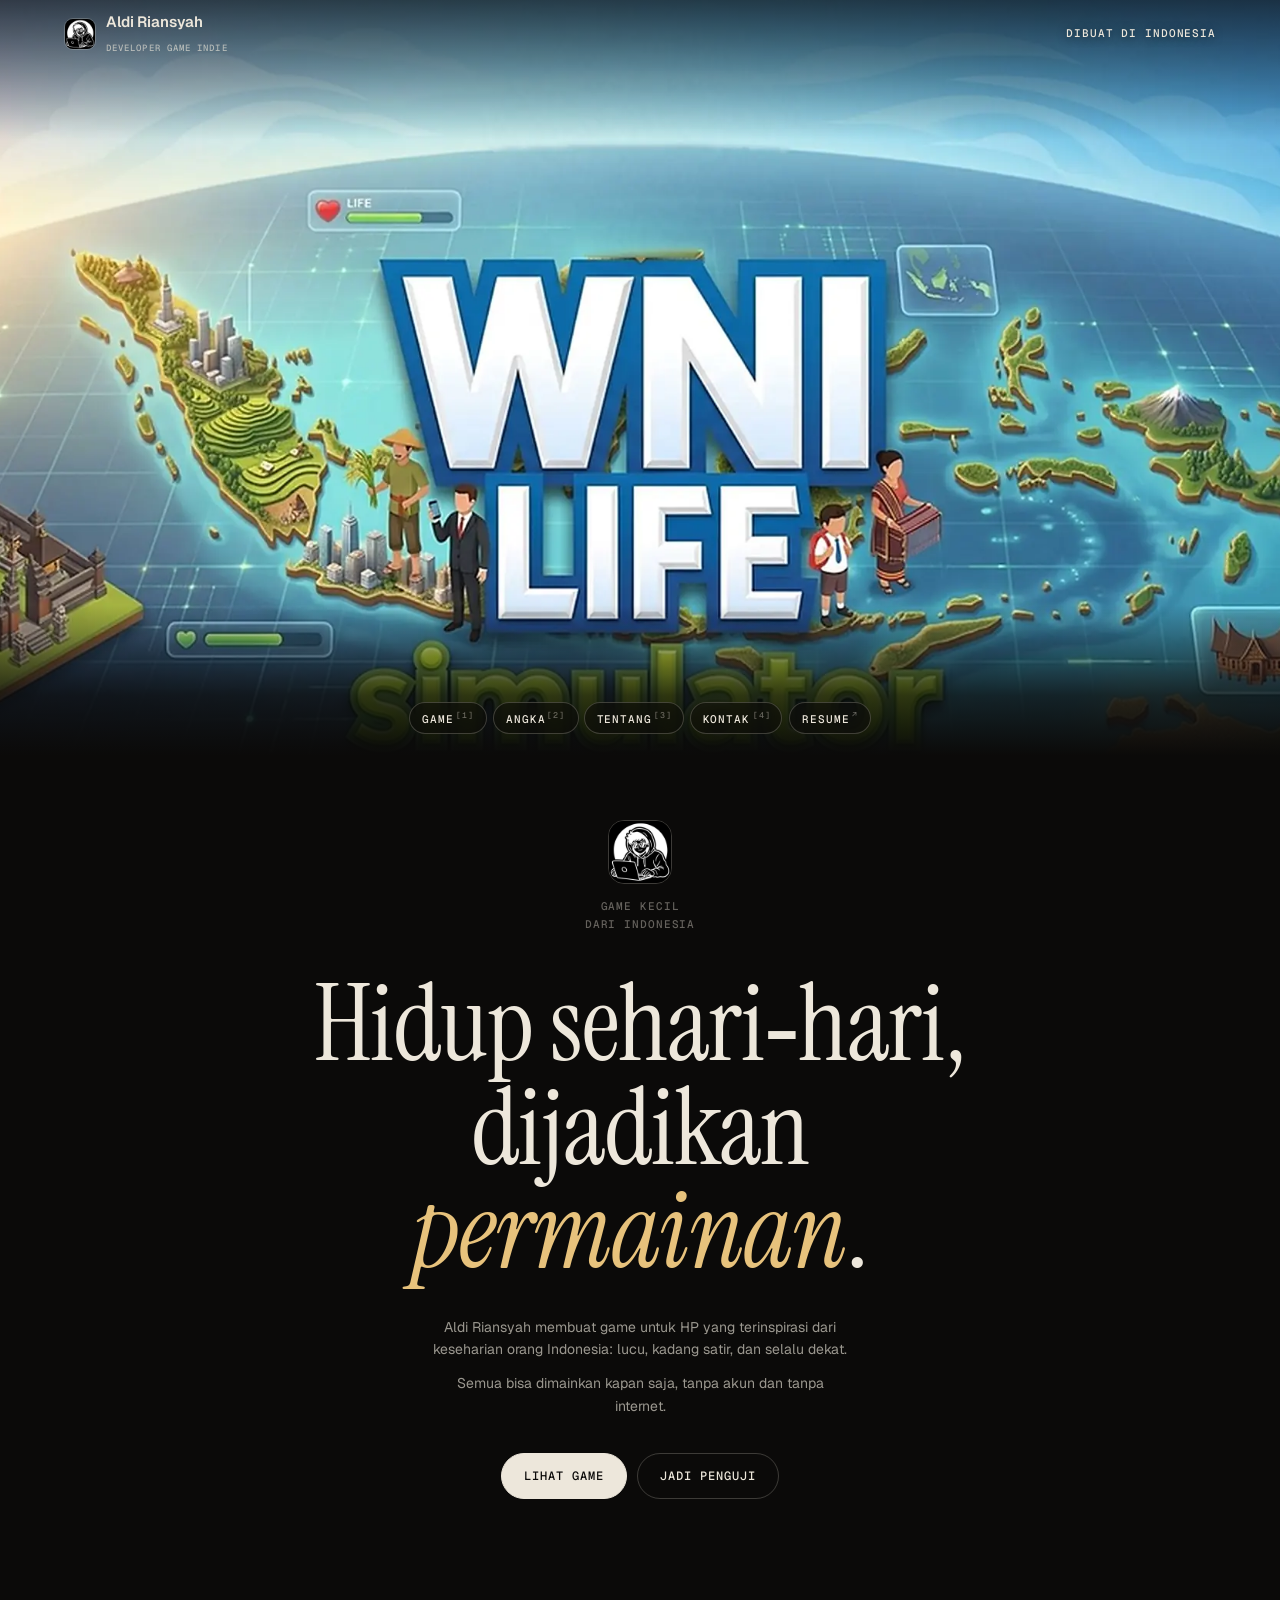
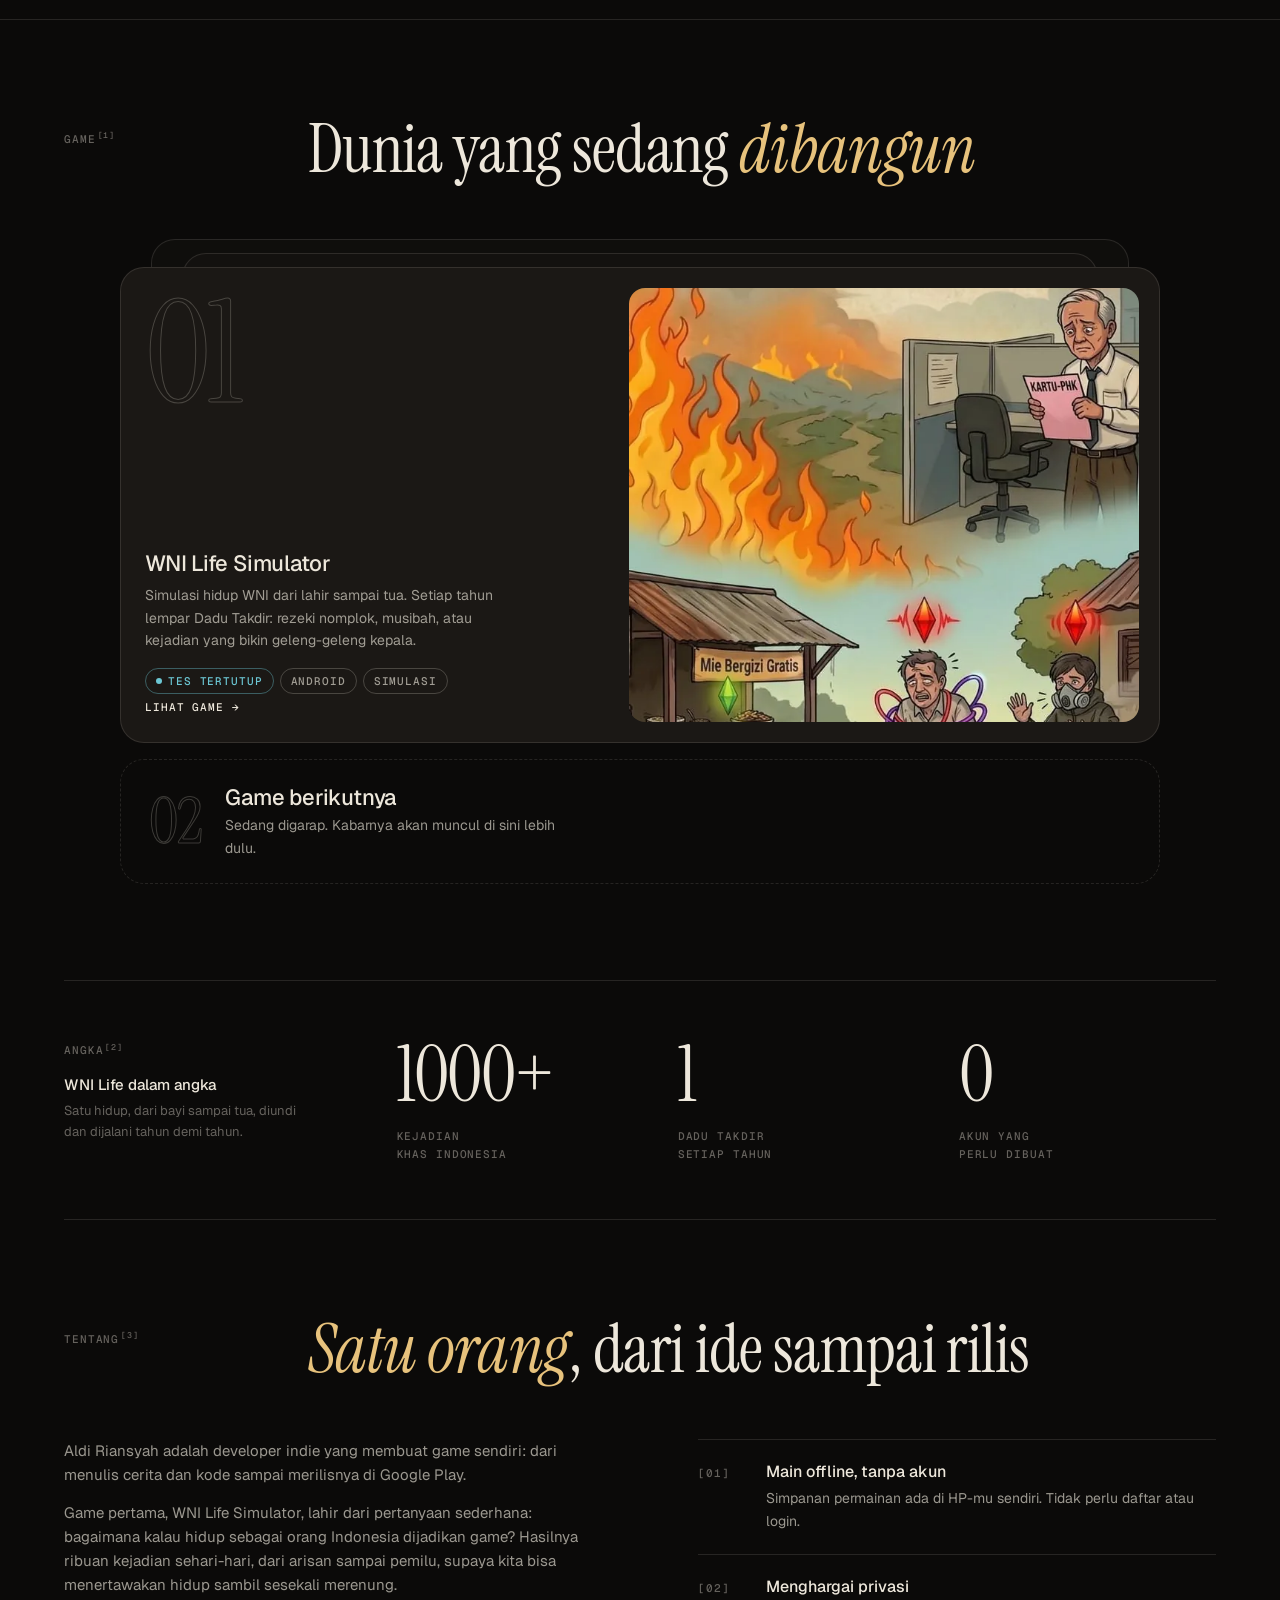
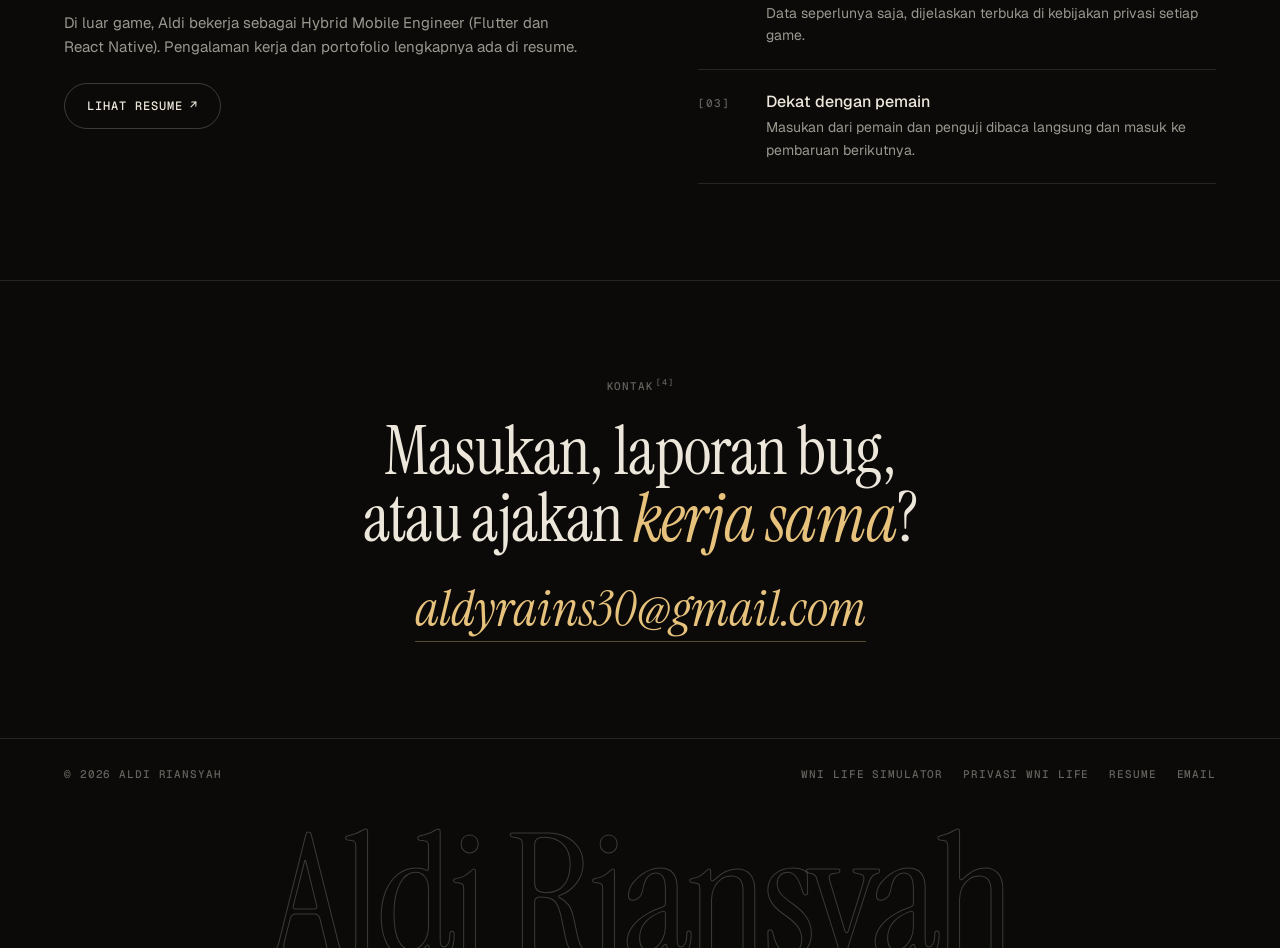
==== commit ab2ffa99: "Link the resume from the menu, about section, footer and structured data. Co-Authored-By: Claude Opu" ====
--- a/index.html
+++ b/index.html
@@ -30,7 +30,11 @@
   "jobTitle": "Developer game indie",
   "url": "https://aldyrains.github.io/",
   "image": "https://aldyrains.github.io/assets/logo-512.png",
-  "email": "aldyrains30@gmail.com"
+  "email": "aldyrains30@gmail.com",
+  "sameAs": [
+    "https://aldyrains.github.io/myresume/",
+    "https://www.linkedin.com/in/aldi-riansyah/"
+  ]
 }
 </script>
 </head>
@@ -54,6 +58,7 @@
     <a class="mono" href="#angka">Angka<sup>[2]</sup></a>
     <a class="mono" href="#tentang">Tentang<sup>[3]</sup></a>
     <a class="mono" href="#kontak">Kontak<sup>[4]</sup></a>
+    <a class="mono" href="/myresume/#home">Resume<sup>↗</sup></a>
   </nav>
 </div>
 
@@ -136,6 +141,8 @@
         <div class="copy">
           <p>Aldi Riansyah adalah developer indie yang membuat game sendiri: dari menulis cerita dan kode sampai merilisnya di Google Play.</p>
           <p>Game pertama, WNI Life Simulator, lahir dari pertanyaan sederhana: bagaimana kalau hidup sebagai orang Indonesia dijadikan game? Hasilnya ribuan kejadian sehari-hari, dari arisan sampai pemilu, supaya kita bisa menertawakan hidup sambil sesekali merenung.</p>
+          <p>Di luar game, Aldi bekerja sebagai Hybrid Mobile Engineer (Flutter dan React Native). Pengalaman kerja dan portofolio lengkapnya ada di resume.</p>
+          <div class="btn-row" style="margin-top:24px"><a class="btn" href="/myresume/#home">Lihat resume ↗</a></div>
         </div>
         <ul class="values">
           <li><span class="mono">[01]</span><div><h3>Main offline, tanpa akun</h3><p>Simpanan permainan ada di HP-mu sendiri. Tidak perlu daftar atau login.</p></div></li>
@@ -162,6 +169,7 @@
       <nav aria-label="Tautan bawah">
         <a href="/games/wni-life/">WNI Life Simulator</a>
         <a href="/wni-life-privacy/">Privasi WNI Life</a>
+        <a href="/myresume/#home">Resume</a>
         <a href="mailto:aldyrains30@gmail.com">Email</a>
       </nav>
     </div>
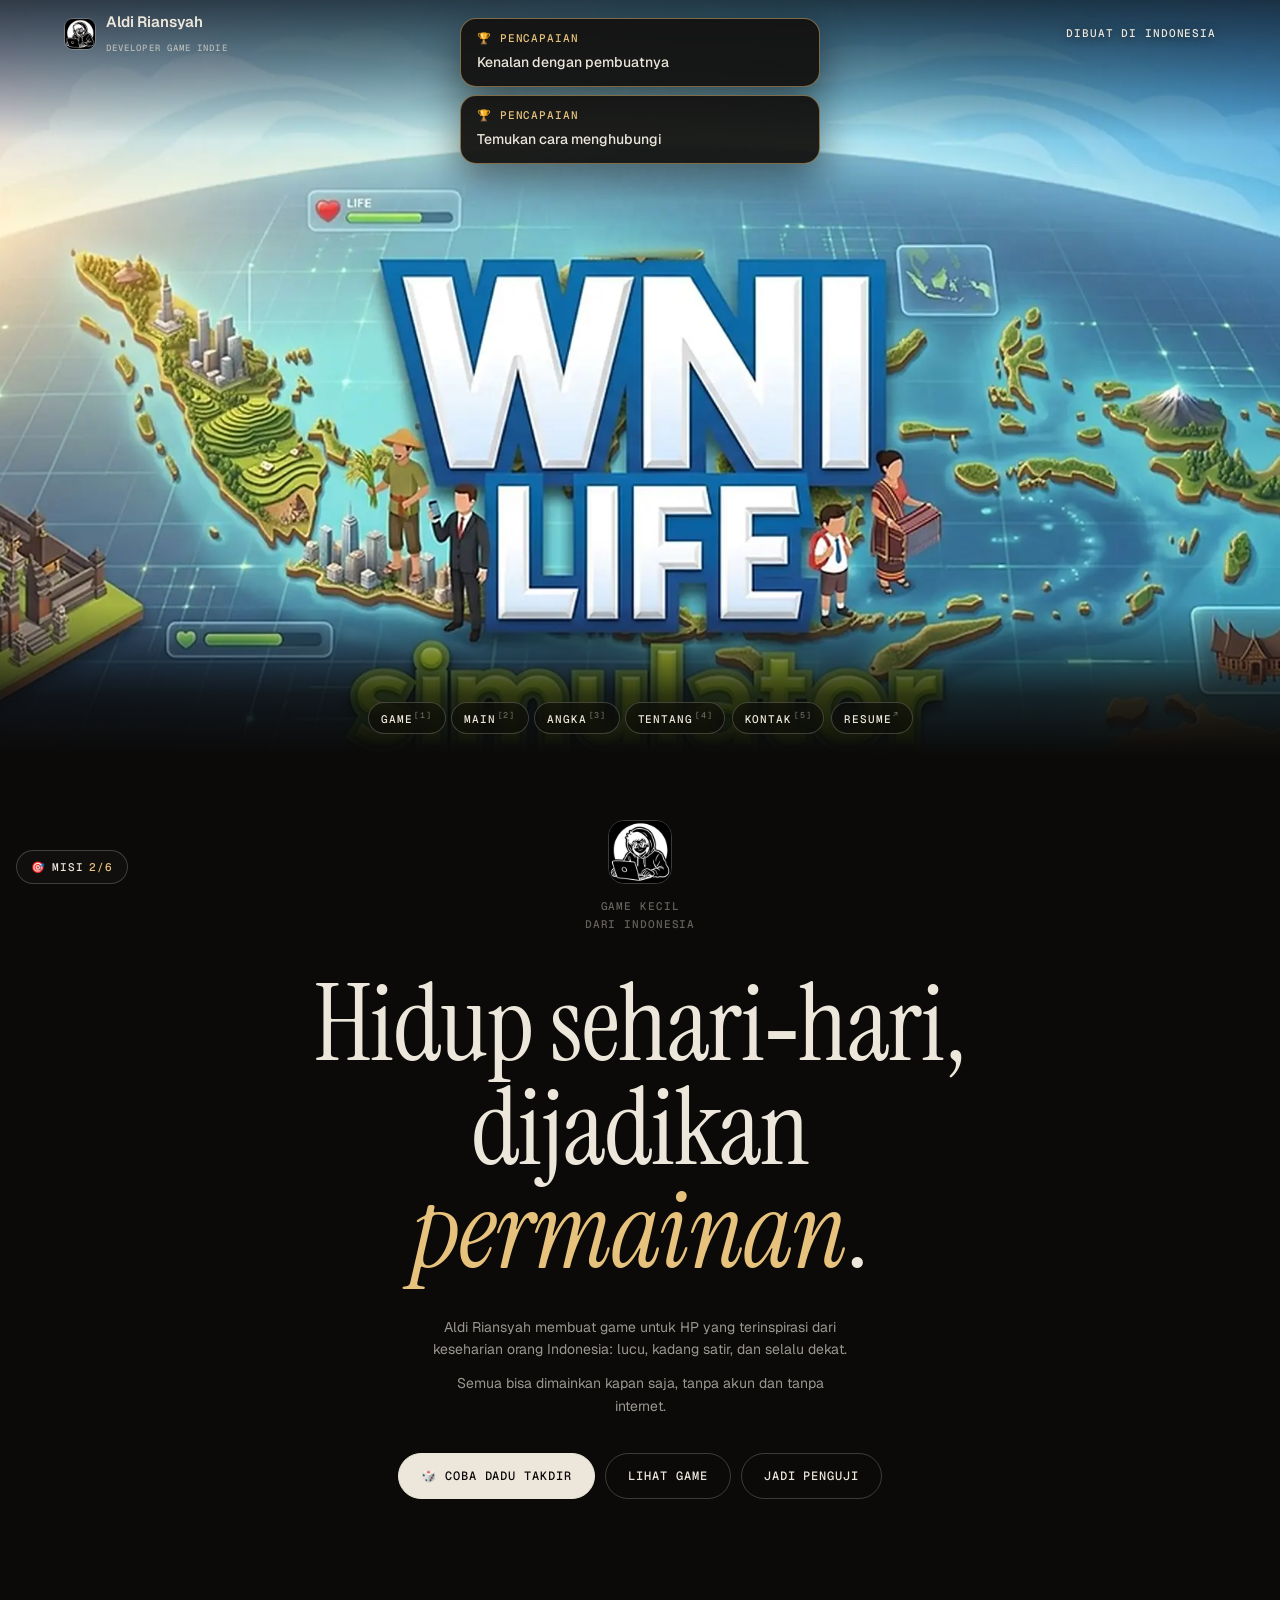
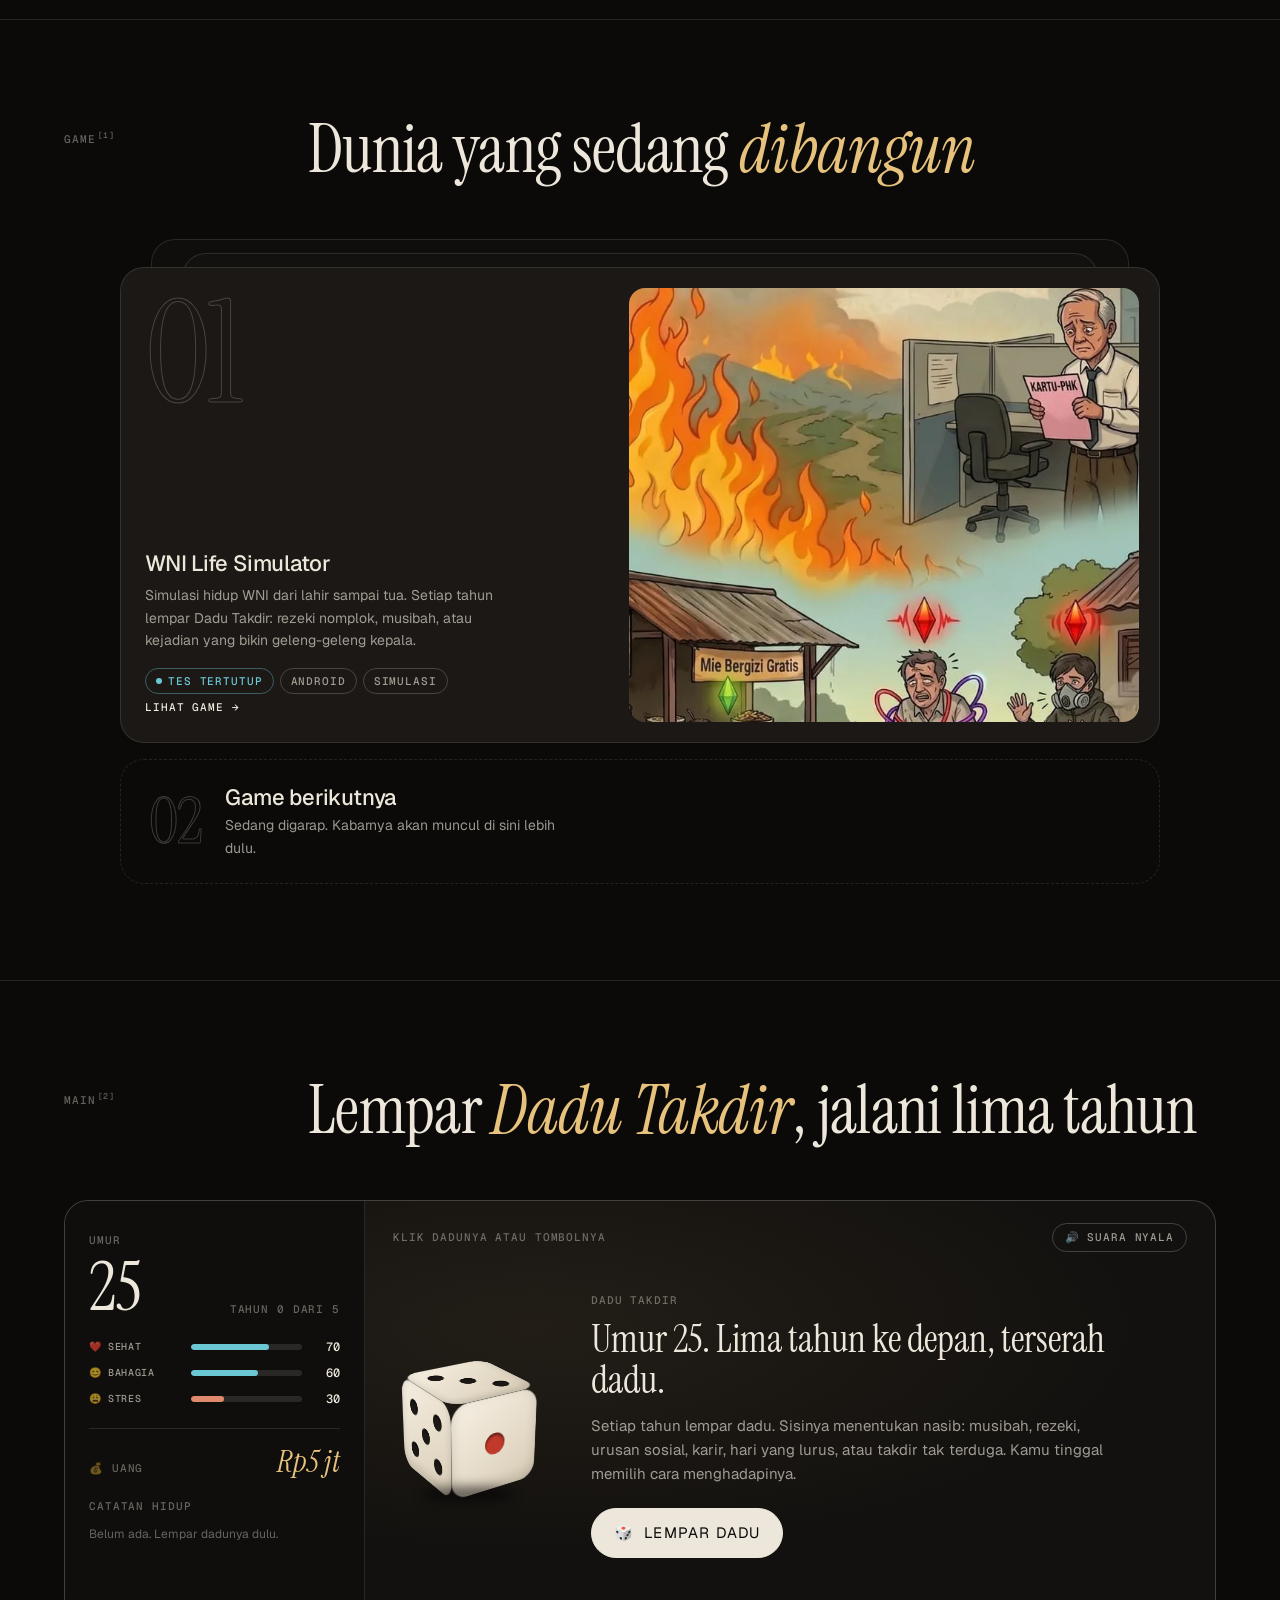
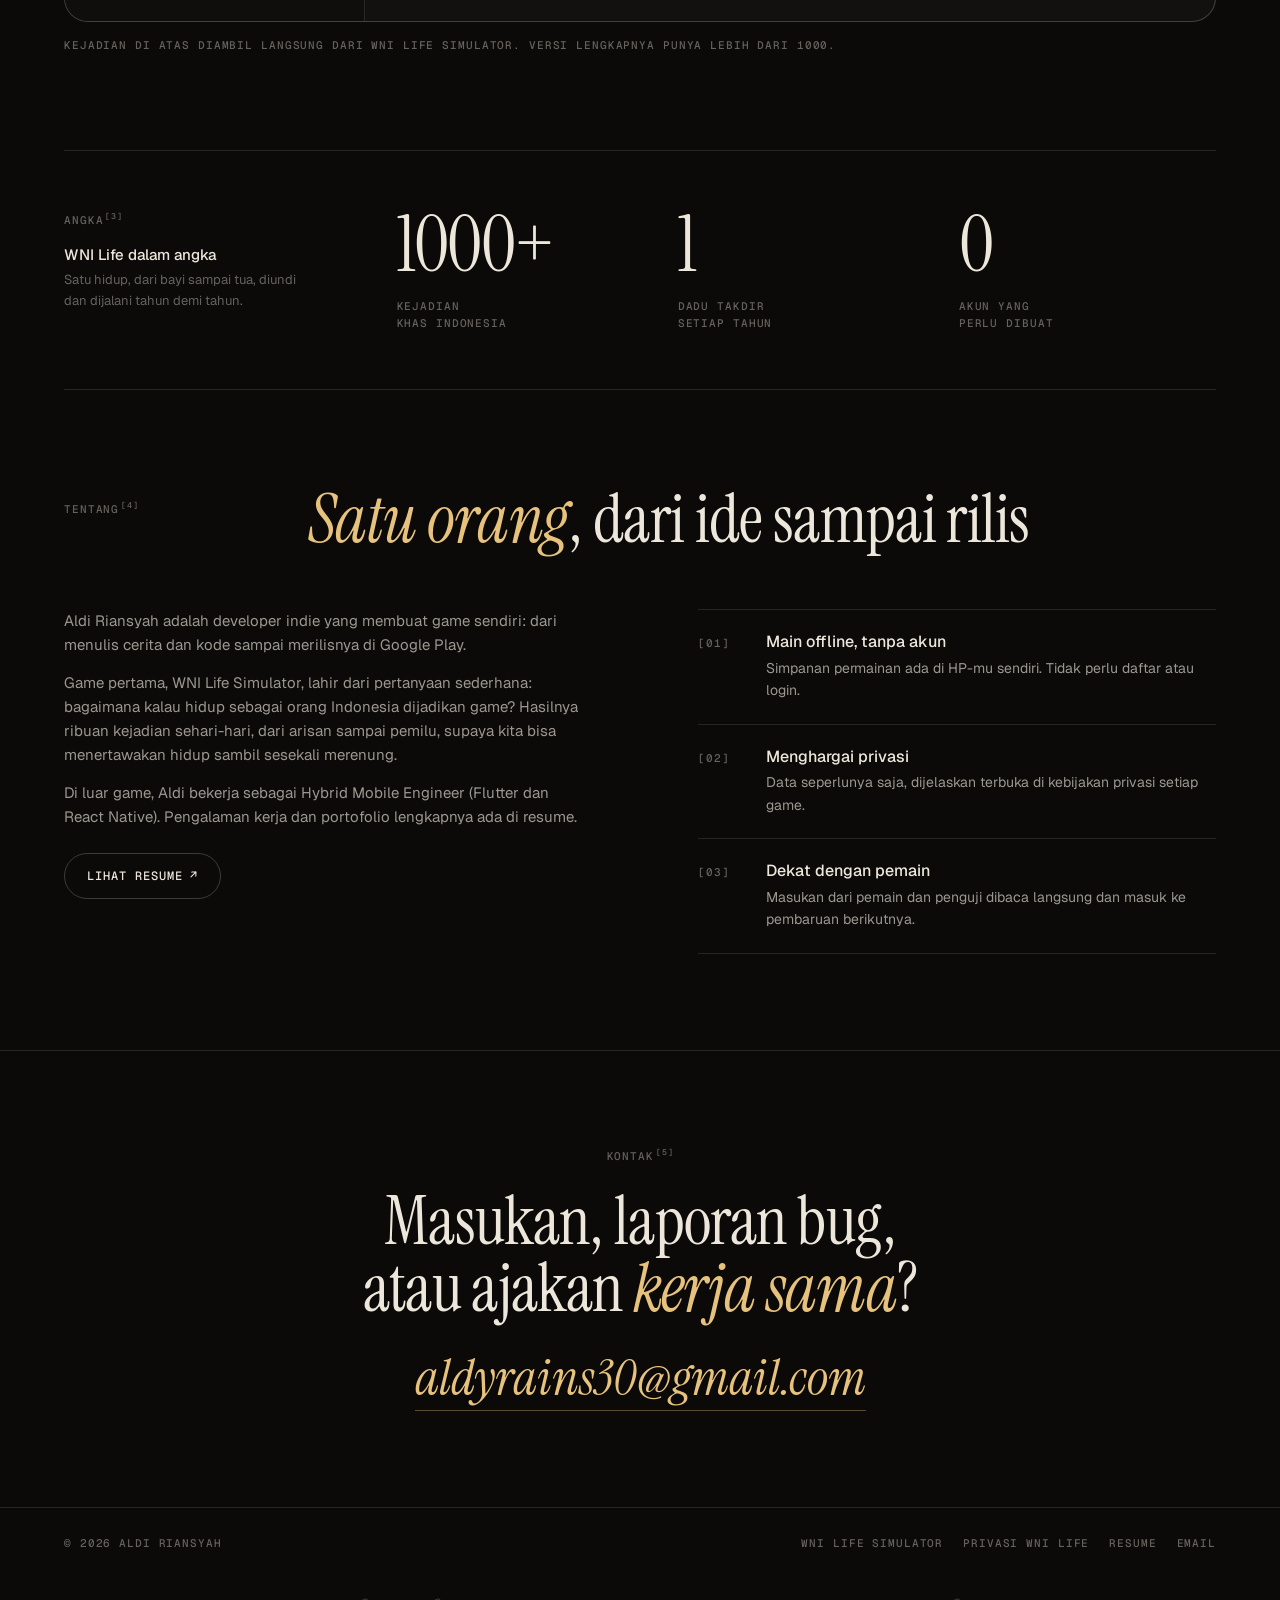
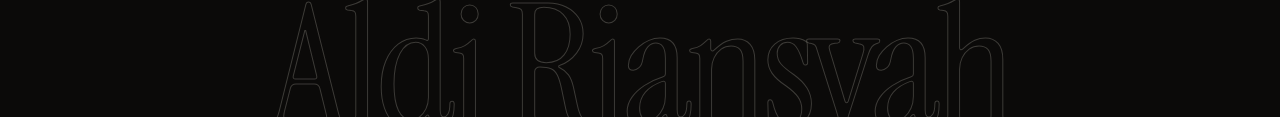
==== commit 337daada: "Add Dadu Takdir mini-game and quests to the home page Five-year mini-game using real events from WNI" ====
--- a/index.html
+++ b/index.html
@@ -55,9 +55,10 @@
   <img src="/games/wni-life/img/hero.webp" srcset="/games/wni-life/img/banner.webp 1024w, /games/wni-life/img/hero.webp 2048w" sizes="100vw" width="2048" height="1000" alt="" fetchpriority="high">
   <nav class="pills" aria-label="Menu utama">
     <a class="mono" href="#game">Game<sup>[1]</sup></a>
-    <a class="mono" href="#angka">Angka<sup>[2]</sup></a>
-    <a class="mono" href="#tentang">Tentang<sup>[3]</sup></a>
-    <a class="mono" href="#kontak">Kontak<sup>[4]</sup></a>
+    <a class="mono" href="#main">Main<sup>[2]</sup></a>
+    <a class="mono" href="#angka">Angka<sup>[3]</sup></a>
+    <a class="mono" href="#tentang">Tentang<sup>[4]</sup></a>
+    <a class="mono" href="#kontak">Kontak<sup>[5]</sup></a>
     <a class="mono" href="/myresume/#home">Resume<sup>↗</sup></a>
   </nav>
 </div>
@@ -73,7 +74,8 @@
         <p>Semua bisa dimainkan kapan saja, tanpa akun dan tanpa internet.</p>
       </div>
       <div class="btn-row">
-        <a class="btn btn-solid" href="#game">Lihat game</a>
+        <a class="btn btn-solid" href="#main">🎲 Coba Dadu Takdir</a>
+        <a class="btn" href="#game">Lihat game</a>
         <a class="btn" href="/games/wni-life/#penguji">Jadi penguji</a>
       </div>
     </div>
@@ -118,10 +120,56 @@
     </div>
   </section>
 
+  <section class="sec play" id="main" aria-labelledby="judul-main">
+    <div class="wrap">
+      <div class="sec-head">
+        <span class="mono">Main<sup>[2]</sup></span>
+        <h2 class="h2" id="judul-main">Lempar <em>Dadu Takdir</em>, jalani lima tahun</h2>
+      </div>
+
+      <div class="dg" id="dadu">
+        <aside class="dg-hud" aria-label="Status hidupmu">
+          <div class="dg-top">
+            <div class="dg-age"><span class="mono label">Umur</span><b id="dg-age">25</b></div>
+            <span class="mono label" id="dg-year">Tahun 0 dari 5</span>
+          </div>
+          <ul class="dg-bars">
+            <li data-stat="health" role="meter" aria-label="Sehat" aria-valuemin="0" aria-valuemax="100" aria-valuenow="70"><span class="mono">❤️ Sehat</span><i><s></s></i><b>70</b></li>
+            <li data-stat="happiness" role="meter" aria-label="Bahagia" aria-valuemin="0" aria-valuemax="100" aria-valuenow="60"><span class="mono">😊 Bahagia</span><i><s></s></i><b>60</b></li>
+            <li data-stat="stres" class="bad" role="meter" aria-label="Stres" aria-valuemin="0" aria-valuemax="100" aria-valuenow="30"><span class="mono">😩 Stres</span><i><s></s></i><b>30</b></li>
+          </ul>
+          <div class="dg-money"><span class="mono label">💰 Uang</span><b id="dg-money">Rp5 jt</b></div>
+          <p class="mono label dg-log-h">Catatan hidup</p>
+          <ol class="dg-log" id="dg-log" aria-label="Catatan hidup per tahun"></ol>
+        </aside>
+
+        <div class="dg-stage">
+          <div class="dg-bar">
+            <span class="mono label">Klik dadunya atau tombolnya</span>
+            <button type="button" class="dg-sound mono" id="dg-sound" aria-pressed="true">Suara</button>
+          </div>
+          <div class="dg-die-wrap" title="Lempar dadu">
+            <div class="die" id="dg-die" aria-hidden="true">
+              <span class="f f1"><i></i></span>
+              <span class="f f2"><i></i><i></i></span>
+              <span class="f f3"><i></i><i></i><i></i></span>
+              <span class="f f4"><i></i><i></i><i></i><i></i></span>
+              <span class="f f5"><i></i><i></i><i></i><i></i><i></i></span>
+              <span class="f f6"><i></i><i></i><i></i><i></i><i></i><i></i></span>
+            </div>
+            <span class="dg-shadow" aria-hidden="true"></span>
+          </div>
+          <div class="dg-card" id="dg-card" aria-live="polite"></div>
+        </div>
+      </div>
+      <p class="mono label dg-note">Kejadian di atas diambil langsung dari WNI Life Simulator. Versi lengkapnya punya lebih dari 1000.</p>
+    </div>
+  </section>
+
   <section class="wrap" id="angka" aria-label="WNI Life dalam angka">
     <div class="stats">
       <div class="lead">
-        <span class="mono label">Angka<sup>[2]</sup></span>
+        <span class="mono label">Angka<sup>[3]</sup></span>
         <h3 style="margin-top:14px">WNI Life dalam angka</h3>
         <p>Satu hidup, dari bayi sampai tua, diundi dan dijalani tahun demi tahun.</p>
       </div>
@@ -134,7 +182,7 @@
   <section class="sec" id="tentang" aria-labelledby="judul-tentang" style="border-top:0">
     <div class="wrap">
       <div class="sec-head">
-        <span class="mono">Tentang<sup>[3]</sup></span>
+        <span class="mono">Tentang<sup>[4]</sup></span>
         <h2 class="h2" id="judul-tentang"><em>Satu orang</em>, dari ide sampai rilis</h2>
       </div>
       <div class="about">
@@ -155,7 +203,7 @@
 
   <section class="sec contact" id="kontak" aria-labelledby="judul-kontak">
     <div class="wrap">
-      <span class="mono">Kontak<sup>[4]</sup></span>
+      <span class="mono">Kontak<sup>[5]</sup></span>
       <h2 class="h2" id="judul-kontak">Masukan, laporan bug,<br>atau ajakan <em>kerja sama</em>?</h2>
       <a class="mail" href="mailto:aldyrains30@gmail.com">aldyrains30@gmail.com</a>
     </div>
@@ -176,5 +224,6 @@
   </div>
   <div class="wordmark" aria-hidden="true">Aldi Riansyah</div>
 </footer>
+<script src="/assets/main.js" defer></script>
 </body>
 </html>
--- a/assets/style.css
+++ b/assets/style.css
@@ -296,3 +296,124 @@
 /* 404 */
 .notfound { min-height: 80vh; display: grid; place-content: center; text-align: center; gap: 20px; padding: 64px 16px; }
 .notfound .btn-row { justify-content: center; }
+
+/* ---------- Main: Dadu Takdir (beranda) ---------- */
+.sr { position: absolute; width: 1px; height: 1px; overflow: hidden; clip: rect(0 0 0 0); white-space: nowrap; }
+.dg { display: grid; grid-template-columns: minmax(0, 300px) minmax(0, 1fr); border: 1px solid var(--line-2); border-radius: 24px; overflow: hidden; background: var(--bg-2); }
+.dg-hud { padding: 26px 24px; border-right: 1px solid var(--line); display: flex; flex-direction: column; gap: 22px; background: #0f0e0c; }
+.dg-top { display: flex; justify-content: space-between; align-items: flex-end; }
+.dg-age b { display: block; font: 400 4.2rem/0.9 var(--serif); margin-top: 6px; }
+.dg-bars { list-style: none; margin: 0; padding: 0; display: grid; gap: 12px; }
+.dg-bars li { display: grid; grid-template-columns: 92px 1fr 28px; align-items: center; gap: 10px; }
+.dg-bars .mono { color: var(--soft); font-size: 10px; letter-spacing: 0.06em; }
+.dg-bars i { height: 6px; border-radius: 6px; background: var(--line); overflow: hidden; }
+.dg-bars s { display: block; height: 100%; width: 50%; border-radius: inherit; background: var(--teal); transition: width .6s cubic-bezier(.2, .8, .2, 1); }
+.dg-bars .bad s { background: #e08a6d; }
+.dg-bars b { font: 500 12px/1 var(--mono); text-align: right; }
+.dg-bars li.pulse b { animation: dgPulse .7s ease; }
+@keyframes dgPulse { 0% { color: var(--gold); transform: scale(1.35); } 100% { color: inherit; transform: none; } }
+.dg-money { display: flex; justify-content: space-between; align-items: baseline; padding-top: 18px; border-top: 1px solid var(--line); }
+.dg-money b { font: italic 400 1.9rem/1 var(--serif); color: var(--gold); }
+.dg-log-h { margin-bottom: -12px; }
+.dg-log { list-style: none; margin: 0; padding: 0; display: grid; gap: 8px; font-size: 13px; color: var(--soft); min-height: 40px; }
+.dg-log:empty::before { content: "Belum ada. Lempar dadunya dulu."; color: var(--dim); font-size: 12px; }
+.dg-log li { display: grid; grid-template-columns: 26px 1fr; gap: 8px; animation: dgIn .4s ease both; }
+.dg-log .mono { color: var(--gold); padding-top: 2px; }
+
+.dg-stage { position: relative; padding: 22px 28px 30px; display: grid; grid-template-columns: 170px minmax(0, 1fr); grid-template-rows: auto 1fr; column-gap: 28px; align-items: center; min-height: 420px;
+  background: radial-gradient(120% 90% at 20% 30%, rgb(231 194 124 / 7%), transparent 60%); }
+.dg-bar { grid-column: 1 / -1; display: flex; justify-content: space-between; align-items: center; margin-bottom: 8px; }
+.dg-sound { background: transparent; color: var(--soft); border: 1px solid var(--line-2); border-radius: 999px; padding: 6px 12px 5px; cursor: pointer; }
+.dg-sound:hover { color: var(--ink); border-color: var(--ink); }
+
+.dg-die-wrap { position: relative; width: 150px; height: 170px; display: grid; place-items: center; perspective: 700px; cursor: pointer; }
+.die { --s: 96px; position: relative; width: var(--s); height: var(--s); transform-style: preserve-3d; transform: rotateX(-24deg) rotateY(32deg); transition: transform 1.1s cubic-bezier(.17, .84, .32, 1.08); }
+.dg-die-wrap:hover .die:not(.rolling) { filter: brightness(1.08); }
+.die.rolling { animation: dgHop 1.1s cubic-bezier(.3, .7, .4, 1); }
+@keyframes dgHop { 0% { translate: 0 0; } 35% { translate: 0 -46px; } 70% { translate: 0 0; } 82% { translate: 0 -8px; } 100% { translate: 0 0; } }
+.die .f { position: absolute; inset: 0; border-radius: 18px; background: linear-gradient(145deg, #f6efe2, #d8ccb6); box-shadow: inset 0 0 0 1px rgb(0 0 0 / 8%), inset 0 -6px 14px rgb(0 0 0 / 14%);
+  display: grid; grid-template: repeat(3, 1fr) / repeat(3, 1fr); padding: 14px; backface-visibility: hidden; }
+.die .f i { width: 16px; height: 16px; border-radius: 50%; background: #1b1815; box-shadow: inset 0 2px 3px rgb(0 0 0 / 60%); place-self: center; }
+.die .f1 i { background: #c0392b; width: 22px; height: 22px; }
+.die .f1 { transform: translateZ(48px); }
+.die .f6 { transform: rotateY(180deg) translateZ(48px); }
+.die .f2 { transform: rotateY(90deg) translateZ(48px); }
+.die .f5 { transform: rotateY(-90deg) translateZ(48px); }
+.die .f3 { transform: rotateX(90deg) translateZ(48px); }
+.die .f4 { transform: rotateX(-90deg) translateZ(48px); }
+.f1 i { grid-area: 2 / 2; }
+.f2 i:nth-child(1), .f3 i:nth-child(1), .f4 i:nth-child(1), .f5 i:nth-child(1), .f6 i:nth-child(1) { grid-area: 1 / 1; }
+.f2 i:nth-child(2), .f3 i:nth-child(3), .f4 i:nth-child(4), .f5 i:nth-child(5), .f6 i:nth-child(6) { grid-area: 3 / 3; }
+.f3 i:nth-child(2), .f5 i:nth-child(3) { grid-area: 2 / 2; }
+.f4 i:nth-child(2), .f5 i:nth-child(2), .f6 i:nth-child(2) { grid-area: 1 / 3; }
+.f4 i:nth-child(3), .f5 i:nth-child(4), .f6 i:nth-child(5) { grid-area: 3 / 1; }
+.f6 i:nth-child(3) { grid-area: 2 / 1; }
+.f6 i:nth-child(4) { grid-area: 2 / 3; }
+.dg-shadow { position: absolute; bottom: 10px; left: 50%; width: 92px; height: 14px; margin-left: -46px; border-radius: 50%; background: rgb(0 0 0 / 55%); filter: blur(6px); }
+.dg.busy .dg-shadow { animation: dgShadow 1.1s ease; }
+@keyframes dgShadow { 35% { transform: scale(.6); opacity: .5; } }
+
+.dg-card { align-self: center; max-width: 560px; }
+.dg-card.in { animation: dgIn .45s ease both; }
+@keyframes dgIn { from { opacity: 0; transform: translateY(10px); } to { opacity: 1; transform: none; } }
+.dg-card h3 { font: 400 clamp(1.7rem, 3vw, 2.4rem)/1.08 var(--serif); margin: 10px 0 12px; }
+.dg-card .cat { color: var(--gold); }
+.dg-desc { color: var(--soft); font-size: 15px; max-width: 52ch; }
+.dg-actions { display: flex; flex-wrap: wrap; gap: 10px; margin-top: 22px; }
+.dg-actions .btn { cursor: pointer; font: inherit; }
+.btn:disabled { opacity: .45; cursor: progress; }
+.dg-opts { display: grid; gap: 8px; margin-top: 20px; }
+.dg-opt { text-align: left; font: 500 14px/1.35 var(--sans); color: var(--ink); background: var(--bg-3); border: 1px solid var(--line-2); border-radius: 14px; padding: 13px 16px; cursor: pointer; transition: border-color .2s, transform .2s, background .2s; }
+.dg-opt::before { content: "→ "; color: var(--gold); }
+.dg-opt:hover { border-color: var(--gold); transform: translateX(4px); background: #221e19; }
+.dg-opt:disabled { opacity: .5; transform: none; }
+.dg-chips { list-style: none; margin: 16px 0 0; padding: 0; display: flex; flex-wrap: wrap; gap: 6px; }
+.dg-chips li { font: 500 12px/1 var(--sans); padding: 7px 10px; border-radius: 999px; border: 1px solid var(--line-2); }
+.dg-chips li.up { color: #7fe0a7; border-color: rgb(127 224 167 / 35%); }
+.dg-chips li.down { color: #ff9b8f; border-color: rgb(255 155 143 / 35%); }
+.dg-note { margin-top: 16px; }
+.dg-endlog { display: none; }
+
+@media (max-width: 900px) {
+  .dg { grid-template-columns: minmax(0, 1fr); }
+  .dg-hud { border-right: 0; border-bottom: 1px solid var(--line); padding: 18px; display: grid; grid-template-columns: auto minmax(0, 1fr); gap: 10px 22px; align-items: center; }
+  .dg-top { flex-direction: column; align-items: flex-start; gap: 4px; }
+  .dg-money { grid-column: 1 / -1; padding-top: 12px; }
+  .dg-hud .dg-log-h, .dg-hud .dg-log { display: none; }
+  .dg-bars { gap: 8px; }
+  .dg-bars li { grid-template-columns: 78px 1fr 24px; gap: 8px; }
+  .dg-endlog { display: grid; margin: 4px 0 16px; }
+  .quests { transition: opacity .25s, transform .25s; }
+  .quests.away { opacity: 0; transform: translateY(12px); pointer-events: none; }
+  .dg-stage { grid-template-columns: minmax(0, 1fr); justify-items: center; text-align: center; min-height: 0; padding: 18px 18px 26px; }
+  .dg-card { justify-self: stretch; text-align: left; }
+  .dg-die-wrap { height: 150px; }
+}
+@media (max-width: 520px) {
+  .dg-bar .label { display: none; }
+  .dg-bar { justify-content: flex-end; }
+  .dg-age b { font-size: 3.4rem; }
+}
+
+/* Misi dan pencapaian */
+.quests { position: fixed; left: 16px; bottom: 16px; z-index: 30; }
+.quests-btn { display: inline-flex; align-items: center; gap: 6px; background: rgb(19 17 15 / 88%); color: var(--ink); border: 1px solid var(--line-2); border-radius: 999px; padding: 9px 14px 8px; cursor: pointer; backdrop-filter: blur(10px); -webkit-backdrop-filter: blur(10px); }
+.quests-btn b { color: var(--gold); font-weight: 500; }
+.quests-btn:hover { border-color: var(--gold); }
+.quests.all .quests-btn { border-color: var(--gold); }
+.quests-panel { position: absolute; left: 0; bottom: calc(100% + 8px); width: min(300px, calc(100vw - 32px)); background: var(--bg-2); border: 1px solid var(--line-2); border-radius: 18px; padding: 16px 18px; box-shadow: 0 20px 50px rgb(0 0 0 / 50%); }
+.quests-panel ul { list-style: none; margin: 10px 0 12px; padding: 0; display: grid; gap: 8px; font-size: 13px; color: var(--soft); }
+.quests-panel li { display: grid; grid-template-columns: 18px 1fr; }
+.quests-panel li.ok { color: var(--ink); }
+.quests-panel li.ok > span:first-child { color: var(--teal); }
+.quests-reset { background: none; border: 0; padding: 0; color: var(--dim); cursor: pointer; }
+.quests-reset:hover { color: var(--ink); }
+.toasts { position: fixed; left: 50%; top: 18px; transform: translateX(-50%); z-index: 40; display: grid; gap: 8px; width: min(360px, calc(100vw - 32px)); pointer-events: none; }
+.toast { background: rgb(19 17 15 / 94%); border: 1px solid rgb(231 194 124 / 50%); border-radius: 16px; padding: 12px 16px; box-shadow: 0 16px 40px rgb(0 0 0 / 50%); animation: dgToast .45s cubic-bezier(.2, .9, .3, 1.2) both; }
+.toast .mono { color: var(--gold); display: block; margin-bottom: 4px; }
+.toast b { font: 500 14px/1.35 var(--sans); }
+.toast.out { transition: opacity .5s, transform .5s; opacity: 0; transform: translateY(-8px); }
+@keyframes dgToast { from { opacity: 0; transform: translateY(-14px) scale(.96); } to { opacity: 1; transform: none; } }
+.intro .mark { cursor: pointer; }
+.intro .mark.boop { animation: dgBoop .35s ease; }
+@keyframes dgBoop { 40% { transform: scale(1.15) rotate(-8deg); } }
